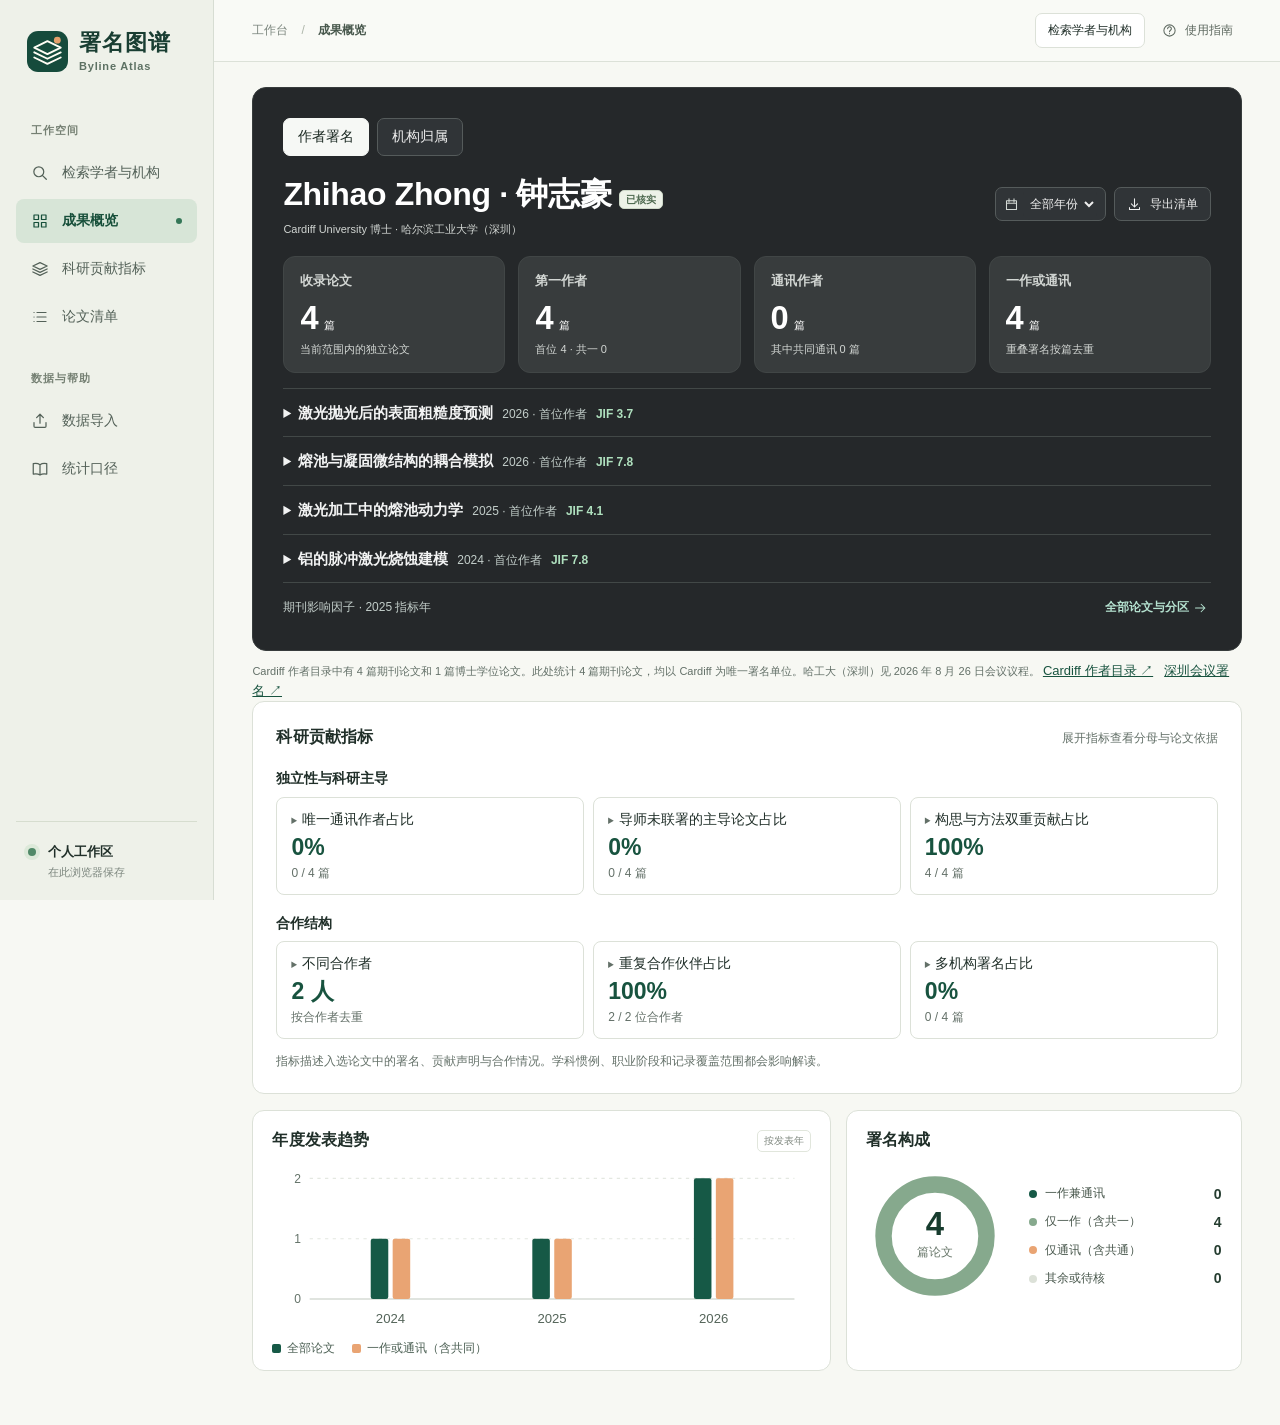
==== index.html @ decb72d8 "Publish Byline Atlas researcher and institution dashboard" ====
<!doctype html>
<html lang="zh-CN">
<head><meta charset="utf-8"><meta name="viewport" content="width=device-width,initial-scale=1"><meta name="theme-color" content="#183f36"><title>署名图谱 · Byline Atlas</title><link rel="stylesheet" href="style.css"><link rel="stylesheet" href="contributions.css"><link rel="icon" href="mark.svg" type="image/svg+xml"></head>
<body>
<aside class="sidebar" id="sidebar">
 <a class="brand" href="#overview" aria-label="署名图谱首页"><img src="mark.svg" width="41" height="41" alt=""><span><b>署名图谱</b><small>Byline Atlas</small></span></a>
 <div class="nav-group">工作空间</div>
 <nav id="nav"></nav>
 <div class="nav-group below">数据与帮助</div><nav id="support-nav"></nav>
 <div class="side-bottom"><i class="source-dot"></i><span>个人工作区<small>在此浏览器保存</small></span></div>
</aside>
<div class="shade" id="shade"></div>
<div class="main-shell">
 <header class="topbar">
  <div class="crumb"><button class="mobile-menu flat" aria-label="打开菜单" id="menu-btn"></button><span>工作台</span><b>/</b><strong id="page-name">成果概览</strong></div>
  <div class="top-actions"><button class="outline" data-page="search">检索学者与机构</button><button class="plain" data-page="method" id="guide"></button></div>
 </header>
 <main id="main" tabindex="-1"><noscript>请启用 JavaScript 以查询学者和机构。</noscript></main>
</div>
<dialog id="dialog"><div class="dialog-head"><h2 id="dia-title"></h2><button class="flat xbtn" id="dia-close" aria-label="关闭"></button></div><div id="dia-content"></div></dialog>
<div class="toast" id="toast" role="status" aria-live="polite"></div>
<script src="sample.js"></script>
<script src="institution-sample.js"></script>
<script src="imports.js"></script>
<script src="zhong.js"></script>
<script src="journal-imports.js"></script>
<script src="contributions.js"></script>
<script src="biomedical.js"></script>
<script src="retrieval.js"></script>
<script src="charts.js"></script>
<script src="app.js"></script>
</body></html>
---- style.css ----
:root{color-scheme:light;--ink:#202f29;--teal:#18533f;--sub:#637068;--muted:#7c867e;--line:#dce1d8;--paper:#f7f8f3;--white:#fff;--orange:#e7a277;--sans:"Inter","Source Sans 3",-apple-system,BlinkMacSystemFont,"Segoe UI","Microsoft YaHei","PingFang SC",sans-serif}*{box-sizing:border-box}body{margin:0;background:var(--paper);color:var(--ink);font:14px/1.55 var(--sans);-webkit-font-smoothing:antialiased}button,input,textarea,select{font:inherit;color:inherit}button,a,select{touch-action:manipulation}button{cursor:pointer}button:disabled{cursor:wait;opacity:.65}a{color:var(--teal)}button:focus-visible,a:focus-visible,input:focus-visible,select:focus-visible,textarea:focus-visible{outline:3px solid #d58850;outline-offset:3px}svg.ico{width:18px;height:18px;stroke:currentColor;stroke-width:1.65;fill:none;stroke-linecap:round;stroke-linejoin:round;flex-shrink:0}.sidebar{position:fixed;z-index:20;inset:0 auto 0 0;width:214px;background:#eeF1e9;border-right:1px solid #d7ddd3;padding:30px 16px 18px;display:flex;flex-direction:column}.brand{display:flex;align-items:center;gap:11px;text-decoration:none;color:#193e32;padding:0 11px;line-height:1.18}.brand b{font-size:22px;letter-spacing:1.1px}.brand small{display:block;color:#5d7163;font-size:11px;font-weight:650;letter-spacing:.8px;margin-top:4px}.nav-group{color:#758073;font-size:11px;font-weight:650;letter-spacing:1px;padding:0 15px;margin:49px 0 12px}.nav-group.below{margin-top:27px}.nav-item{display:flex;align-items:center;gap:13px;width:100%;height:44px;border:0;background:transparent;color:#536158;font-weight:550;text-align:left;border-radius:8px;padding:0 15px;margin-bottom:4px}.nav-item:hover,.plain:hover,.flat:hover{background:#e5eadf}.nav-item.active{background:#d7e5d7;color:#174f3a;font-weight:700}.nav-item.active:after{content:"";height:6px;width:6px;border-radius:99px;background:#347657;margin-left:auto}.side-bottom{margin-top:auto;border-top:1px solid #d6ddcf;padding:20px 12px 1px;display:flex;gap:12px;align-items:flex-start;font-size:13px;font-weight:650}.side-bottom small{display:block;font-size:11px;color:var(--muted);font-weight:450;margin-top:2px}.source-dot{background:#508968;width:8px;height:8px;border-radius:99px;margin-top:6px;box-shadow:0 0 0 4px #dce9d9}.main-shell{margin-left:214px}.topbar{height:62px;padding:0 clamp(22px,3vw,50px);display:flex;align-items:center;justify-content:space-between;border-bottom:1px solid var(--line);background:#f9faf6}.crumb,.plain,.flat,.outline,.solid,.soft,.mode-tabs button,.years,.top-actions,.labelico{display:inline-flex;align-items:center;gap:8px}.crumb{color:var(--muted);font-size:12px;gap:13px}.crumb b{font-weight:400;color:#adb5a9}.crumb strong{color:#47574c;font-weight:600}.plain,.flat{border:0;background:transparent;border-radius:7px}.plain{padding:6px 9px;color:#5d685f;font-size:12px}.plain svg.ico{width:15px;height:15px}.flat{padding:8px}.mobile-menu{display:none}main{max-width:1600px;margin:auto;padding:25px clamp(22px,3vw,50px) 38px;outline:0}.hero{background:linear-gradient(105deg,#113c31 0%,#194c3b 65%,#24553e 100%);color:#fff;position:relative;border-radius:15px;overflow:hidden;isolation:isolate;padding:24px 29px 24px}.hero:before{content:"";position:absolute;z-index:-2;inset:0 0 0 52%;background-image:radial-gradient(#dbe6cc49 .7px,transparent .8px);background-size:17px 17px;opacity:.5;mask-image:linear-gradient(90deg,transparent,#000 45%)}#hero-art{position:absolute;right:0;top:0;bottom:0;height:100%;width:49%;z-index:-1;pointer-events:none}.eyebrow{display:flex;align-items:center;gap:9px;color:#c6d7c7;font-size:10px;letter-spacing:2px;font-weight:650;line-height:1.4}.eyebrow:before{content:"";width:23px;height:2px;background:#e1a178}.hero h1{font-size:clamp(29px,2.6vw,43px);letter-spacing:.03em;line-height:1.22;margin:8px 0 6px;color:#fffef6}.hero p{margin:0;color:#d4e1d4;font-size:13px}.mode-tabs{display:flex;gap:4px;margin:20px 0 8px}.mode-tabs button{border-radius:5px;background:transparent;border:1px solid transparent;color:#d8e6d7;font-size:12px;font-weight:590;padding:4px 10px}.mode-tabs button svg{width:14px;height:14px}.mode-tabs .selected{background:#e4eee11c;border-color:#cfdccc4f;color:white}.search-form{display:flex;align-items:center;background:#fff;border-radius:8px;padding:5px;max-width:790px;min-height:47px;box-shadow:0 2px 8px #0b3c2c18}.inputwrap{display:flex;align-items:center;gap:10px;flex:1;min-width:0;padding:0 12px;color:#718176}.inputwrap svg.ico{width:17px;height:17px}.inputwrap input{width:100%;min-width:0;border:0;background:transparent;font-size:13px;padding:5px 0;color:#273c30;outline:0}.inputwrap input:focus-visible{outline:0}.inputwrap:focus-within{box-shadow:0 2px #7ba889}.inputwrap.unit{border-left:1px solid var(--line);flex:.77}.searchbtn{display:flex;align-items:center;justify-content:center;gap:10px;background:#efa77c;color:#263b2c;border:0;border-radius:5px;min-width:108px;padding:7px 13px;font-weight:700}.searchbtn:hover{background:#f8b68c}.searchbtn svg.ico{width:16px}.hero .status{font-size:12px;color:#fff2c7;margin-top:7px;min-height:0}.hero .status:empty{display:none}.report-head,.section-head,.panel-head,.page-head{display:flex;align-items:center;justify-content:space-between;gap:12px}.report-head{margin:22px 0 13px}.identity{display:flex;align-items:center;gap:11px;min-width:0}.avatar{width:40px;height:40px;border:1px solid #cbdbcc;border-radius:50%;background:#e2ebdf;display:grid;place-items:center;color:#28573c;font-family:Georgia,serif;font-weight:bold;font-size:15px;flex-shrink:0}.namewrap{min-width:0}.namewrap h2{display:inline;font-size:19px;font-weight:680;letter-spacing:-.35px;margin:0}.badge{display:inline-block;border-radius:5px;font-size:10px;font-weight:600;vertical-align:2px;border:1px solid #ced9c9;color:#4d694f;background:#edf2e8;padding:1px 6px;margin-left:8px}.spec{font-size:11px;color:var(--sub);margin-top:2px}.top-actions{gap:8px;flex-shrink:0}.outline,.soft,.solid,.years{border:1px solid var(--line);background:#fff;border-radius:7px;padding:7px 12px;font-size:12px;font-weight:570;text-decoration:none}.outline:hover,.soft:hover,.years:hover{border-color:#a7bbad}.outline svg.ico,.years svg.ico{width:15px;height:15px}.years{position:relative;padding:0 8px;gap:4px}.years select{font-size:12px;background:transparent;border:0;padding:8px 3px;max-width:120px}.solid{background:var(--teal);border-color:var(--teal);color:#fff}.solid:hover{background:#103f2e}.soft{background:#e9f0e6}.metrics{display:grid;grid-template-columns:repeat(4,minmax(0,1fr));gap:13px}.metric{background:var(--white);border:1px solid var(--line);border-radius:12px;padding:16px 17px 14px;position:relative;min-width:0}.metric-label{font-size:13px;font-weight:600;color:#556358}.metric-value{display:flex;align-items:baseline;gap:7px;font-size:clamp(28px,2.55vw,42px);font-weight:650;letter-spacing:-1.3px;line-height:1.35;font-variant-numeric:tabular-nums}.metric-value small{font-size:11px;color:#7c897d;font-weight:520;letter-spacing:0}.metric-icon{position:absolute;right:14px;top:14px;display:grid;place-items:center;width:31px;height:31px;border-radius:9px;background:var(--tint);color:var(--icon)}.metric-icon svg.ico{width:17px;height:17px}.metric-foot{font-size:11px;color:#718071;white-space:normal}.analysis{display:grid;grid-template-columns:minmax(0,1.46fr) minmax(0,1fr);gap:15px;margin:16px 0}.panel{background:#fff;border:1px solid var(--line);border-radius:12px;min-width:0}.chart-panel{padding:17px 19px 13px}.panel-head{margin-bottom:10px}.panel h2,.section-head h2{font-size:16px;margin:0;font-weight:680;letter-spacing:.15px}.panel-head .tiny{font-size:10px;color:#808980;border:1px solid #e1e6dc;border-radius:5px;padding:2px 6px}.listpanel{padding:17px 19px 10px}.section-head{margin-bottom:10px}.section-head .plain{color:#3c664b}.table-scroll{overflow:auto}.pub-table{width:100%;border-collapse:collapse;text-align:left;font-size:12px}.pub-table th{background:#f4f6f0;color:#677267;font-size:11px;padding:8px 10px;font-weight:600;white-space:nowrap}.pub-table th:first-child{border-radius:4px 0 0 4px}.pub-table td{padding:11px 10px;border-bottom:1px solid #e6eae2;vertical-align:middle}.pub-table tr:last-child td{border-bottom:0}.pub-table td:first-child{width:50%}.titlebtn{display:block;border:0;background:none;text-align:left;padding:0;font-weight:610;line-height:1.4;font-size:13px;color:#253b30}.titlebtn:hover{text-decoration:underline;color:#1c6547}.journal{font-size:11px;color:#768174;margin-top:3px}.tags{display:flex;gap:4px;align-items:center;flex-wrap:wrap}.tag{font-size:10px;display:inline-block;white-space:nowrap;border-radius:4px;background:#eaf1e8;color:#3c6646;padding:2px 6px;font-weight:600}.tag.warm{background:#faeddf;color:#8c5c31}.tag.dim{background:#f1f2ed;color:#6e766b}.yearcell{color:#68756c;font-variant-numeric:tabular-nums}.linkbtn{background:none;border:0;cursor:pointer;color:var(--teal);font-weight:600;padding:3px;font-size:12px}.page-head{margin:4px 0 23px}.page-head h1{font-size:27px;margin:0 0 4px}.page-head p,.panel-note{color:var(--sub);font-size:13px;margin:3px 0}.panel-note{font-size:12px}.filters{display:flex;flex-wrap:wrap;gap:8px;align-items:center;margin-bottom:12px}.filters select,.filters input,.field,.textarea{padding:7px 9px;border:1px solid #cfd8cc;background:white;border-radius:6px;max-width:100%;font-size:12px}.filters input{flex:1;min-width:140px}.active-count{color:var(--sub);font-size:12px}.empty{padding:25px;text-align:center;color:var(--sub)}.twopanels{display:grid;grid-template-columns:1fr 1fr;gap:16px}.boxpad{padding:22px}.boxpad h2{margin-bottom:9px}.boxpad p{color:var(--sub);font-size:13px}.content-panel{margin-bottom:15px}.stack{display:grid;gap:12px}.buttonset{display:flex;gap:8px;flex-wrap:wrap;align-items:center}.notes{margin:0;padding-left:20px;color:var(--sub)}.notes li{margin:7px 0}.method-grid{display:grid;grid-template-columns:repeat(2,minmax(0,1fr));gap:14px}.method-grid h2{font-size:16px}.method-grid p{line-height:1.8}.method-grid a,.source-links a{color:var(--teal);text-decoration:underline;text-underline-offset:3px}.dialog-head{display:flex;align-items:center;justify-content:space-between;gap:12px;padding:19px 22px 13px;border-bottom:1px solid var(--line)}.dialog-head h2{font-size:18px;margin:0}.xbtn{padding:5px}.xbtn svg{width:18px;height:18px}dialog{border:1px solid #cbd6c9;padding:0;border-radius:13px;background:#fff;width:min(600px,calc(100% - 28px));max-height:88vh;color:var(--ink);box-shadow:0 24px 65px #183b302d}dialog::backdrop{background:#17382965}#dia-content{padding:18px 22px 22px}#dia-content p{color:var(--sub)}.candidate{display:block;width:100%;background:#f8faf5;border:1px solid var(--line);border-radius:7px;padding:10px 12px;text-align:left;margin-top:8px}.candidate:hover{border-color:#5d8e6c}.candidate strong,.candidate small{display:block}.candidate small{color:var(--sub);font-size:12px;margin-top:2px}.evidencebox{border-left:3px solid #91b09a;background:#f1f5ee;padding:11px 13px;font-size:13px;color:#435846;margin:14px 0}.checks{display:flex;flex-wrap:wrap;gap:12px}.checks label{font-size:13px}.textarea{width:100%;min-height:85px;resize:vertical;font-size:13px}.muted{color:var(--sub);font-size:12px}.notice{padding:10px 12px;border:1px solid #d5e0d0;border-radius:7px;color:#4e6650;background:#f2f6ee;font-size:12px}.notice:empty{display:none}.toast{position:fixed;bottom:24px;left:50%;transform:translate(-50%,15px);background:#1c3e2f;color:white;padding:9px 16px;border-radius:30px;z-index:40;opacity:0;pointer-events:none;transition:.2s;font-size:13px}.toast.show{opacity:1;transform:translate(-50%,0)}.anchor{font-size:13px;color:var(--teal)}.scope-line{font-size:11px;color:var(--sub);margin:10px 0 0}.shade{display:none}.err{color:#985530!important}.file-input{width:100%;font-size:12px}.file-input::file-selector-button{padding:6px 10px;border:1px solid var(--line);border-radius:5px;background:#eef2ea;cursor:pointer}.mono{font-family:ui-monospace,Consolas,monospace}.review-unit{margin:9px 0;display:flex;align-items:center;gap:12px}.mobile-only{display:none}
@media(min-width:1600px){main{padding-top:36px}.hero{padding:34px}.metrics,.analysis{gap:20px}.metric{padding:21px}.chart-panel{padding:23px}.report-head{margin:27px 0 15px}}
@media(max-width:1100px){.sidebar{width:178px;padding-left:11px;padding-right:11px}.main-shell{margin-left:178px}main,.topbar{padding-left:21px;padding-right:21px}.metric{padding:13px}.metric-icon{width:25px;height:25px;right:10px;top:10px}.analysis{grid-template-columns:1.15fr 1fr}.chart-panel{padding:14px}.hero{padding:23px}.metrics{gap:9px}.scope-line{line-height:1.6}}
@media(max-width:800px){.sidebar{width:200px;transform:translateX(-101%);transition:transform .2s}.sidebar.open{transform:translateX(0)}.shade.open{display:block;background:#20372d55;position:fixed;inset:0;z-index:18}.main-shell{margin:0}.mobile-menu{display:inline-flex}.topbar{height:51px}.hero{padding:20px}main{padding-top:17px}.analysis{grid-template-columns:1.23fr 1fr}.nav-group{margin-top:30px}}
@media(max-width:620px){main{padding:13px 12px 28px}.topbar{padding:0 10px}.hero{padding:18px 16px}.hero p{font-size:11px}.hero:before,#hero-art{opacity:.55}.inputwrap{padding:0 7px;gap:4px}.inputwrap input{font-size:12px}.inputwrap.unit{flex:.62}.inputwrap.unit svg{display:none}.searchbtn{min-width:54px;gap:4px;padding:7px}.searchbtn .ico{display:none}.metrics{grid-template-columns:1fr 1fr}.report-head{flex-wrap:wrap;gap:9px;margin:16px 0 10px}.namewrap h2{font-size:17px}.identity{gap:8px}.avatar{width:32px;height:32px}.years,.outline{font-size:11px}.top-actions{gap:4px}.analysis{grid-template-columns:1fr}.chart-panel,.listpanel{padding:14px}.twopanels,.method-grid{grid-template-columns:1fr}.pub-table{min-width:600px}.panel h2,.section-head h2{font-size:15px}.page-head{flex-wrap:wrap}.hero h1{font-size:29px}.mode-tabs{margin-top:15px}.panel-head{margin-bottom:8px}.metric-value{font-size:30px}.section-head{gap:4px}.top-actions .outline{padding:7px}.sheet{padding:12px}}
@media(prefers-reduced-motion:reduce){*{scroll-behavior:auto!important;transition:none!important}}
.mode-tabs .example-jump{font-weight:450;color:#d2dfcd;font-size:11px;margin-left:9px;align-self:center;border-left:1px solid #c7ddc54a;border-radius:0;padding-block:1px}.mode-tabs .example-jump:hover{text-decoration:underline}

.result-summary { background:#25282a; color:#f2f3f3; border:1px solid #373c3c; border-radius:14px; padding:clamp(17px,2.4vw,30px); margin:0 0 10px; }
.result-summary .report-head { margin:14px 0 18px; }
.result-summary .namewrap h2 {font-size:clamp(24px,3vw,32px); color:#fff;}
.result-summary .spec,.result-summary .metric-foot,.result-summary .metric-label { color:#d2d6d3; }
.result-summary .avatar {display:none}
.result-summary .metrics {margin:15px 0;}
.result-summary .metric {background:#383c3d;border-color:#414646;min-height:94px;box-shadow:none;padding:14px 16px;}
.result-summary .metric-value,.result-summary .metric-value small {color:#fff}
.result-summary .metric-value {margin-top:5px;}
.result-summary .outline,.result-summary .years,.result-summary .years select,.result-switch button {color:#eee;background:#303437;border:1px solid #555b5b;border-radius:7px;}
.result-summary .years select {border:none;color-scheme:dark;}
.result-summary .years .ico {color:#d2d8d4}
.result-switch {display:flex;gap:8px;flex-wrap:wrap}
.result-switch button {padding:7px 14px;}
.result-switch button[aria-pressed="true"] {background:#f6f8f5;color:#1b2922;border-color:#f6f8f5}
.paper-summary {border-top:1px solid #424847;}
.paper-summary summary {padding:12px 0;cursor:pointer;overflow-wrap:anywhere;}
.paper-summary summary strong {font-size:15px;margin-right:9px}
.paper-summary summary span,.result-footer span {color:#c3ceca;font-size:12px}
.paper-summary .paper-jif {margin-left:9px;display:inline-block;white-space:nowrap;color:#afe0be;font-weight:650}
.paper-more {padding:0 15px 12px;color:#e0e4e1;overflow-wrap:anywhere}
.paper-more p {margin:4px 0 6px}
.result-footer {display:flex;justify-content:space-between;align-items:center;gap:8px;flex-wrap:wrap;padding-top:12px;border-top:1px solid #424847}
.result-summary .linkbtn,.result-summary .anchor {color:#b5e2d0}
.result-footer .ico {width:15px;vertical-align:middle;}
.impact-cell {white-space:nowrap;font-variant-numeric:tabular-nums;font-weight:650;}
.review-contributions {padding:12px 15px;border:1px solid var(--line);border-radius:8px;}
.review-contributions summary {cursor:pointer;font-weight:600;}
.review-contributions label {display:flex;flex-wrap:wrap;align-items:center;justify-content:space-between;gap:8px;margin-top:8px;}
.review-contributions input {min-width:0;}
.filtered-contributions {margin-top:20px;}
.filtered-contributions>summary {width:fit-content;cursor:pointer;padding:8px 0;font-weight:650;color:var(--teal)}
@media(max-width:650px){.result-summary .metrics{grid-template-columns:repeat(2,minmax(0,1fr));}.result-summary .metric{min-width:0;padding:10px}.result-summary .top-actions{flex-wrap:wrap}.result-summary .report-head{align-items:flex-start;flex-direction:column}.paper-summary summary span{display:inline-block}}

.jif-filter {display:inline-flex;gap:6px;align-items:center;font-size:12px;color:var(--sub)}
.jif-filter input {max-width:72px;min-width:0;}
---- contributions.css ----
.contrib-panel {
  padding: clamp(14px, 2.5vw, 23px);
  margin: 0 0 16px;
  color: var(--ink, #202f29);
}
.contrib-header {
  display: flex;
  justify-content: space-between;
  align-items: baseline;
  gap: 8px 18px;
  flex-wrap: wrap;
}
.contrib-header h2,
.contrib-panel h3,
.contrib-evidence p {
  margin: 0;
}
.contrib-header span,
.contrib-denom,
.contrib-foot,
.contrib-evidence li span {
  color: var(--sub, #637068);
  font-size: 12px;
}
.contrib-panel h3 {
  margin-top: 18px;
  margin-bottom: 7px;
  font-size: 14px;
  font-weight: 600;
}
.contrib-grid {
  display: grid;
  grid-template-columns: repeat(auto-fit, minmax(min(100%, 185px), 1fr));
  gap: 9px;
  align-items: start;
}
.contrib-card {
  border: 1px solid var(--line, #dce1d8);
  border-radius: 8px;
  min-width: 0;
}
.contrib-card summary {
  cursor: pointer;
  padding: 11px 14px;
  overflow-wrap: anywhere;
}
.contrib-card summary::marker {
  color: var(--sub, #637068);
  font-size: 10px;
}
.contrib-card summary:focus-visible {
  outline: 2px solid var(--teal, #18533f);
  outline-offset: 1px;
}
.contrib-card strong,
.contrib-denom {
  display: block;
}
.contrib-label { font-weight: 550; }
.contrib-card strong {
  color: var(--teal, #18533f);
  font-size: 23px;
  line-height: 1.45;
  font-variant-numeric: tabular-nums;
}
.contrib-evidence {
  border-top: 1px solid var(--line, #dce1d8);
  padding: 10px 14px;
  font-size: 13px;
  overflow-wrap: anywhere;
}
.contrib-evidence p + p,
.contrib-evidence li + li { margin-top: 6px; }
.contrib-evidence ul { padding-left: 17px; margin: 9px 0 0; }
.contrib-foot { margin: 13px 0 0; }
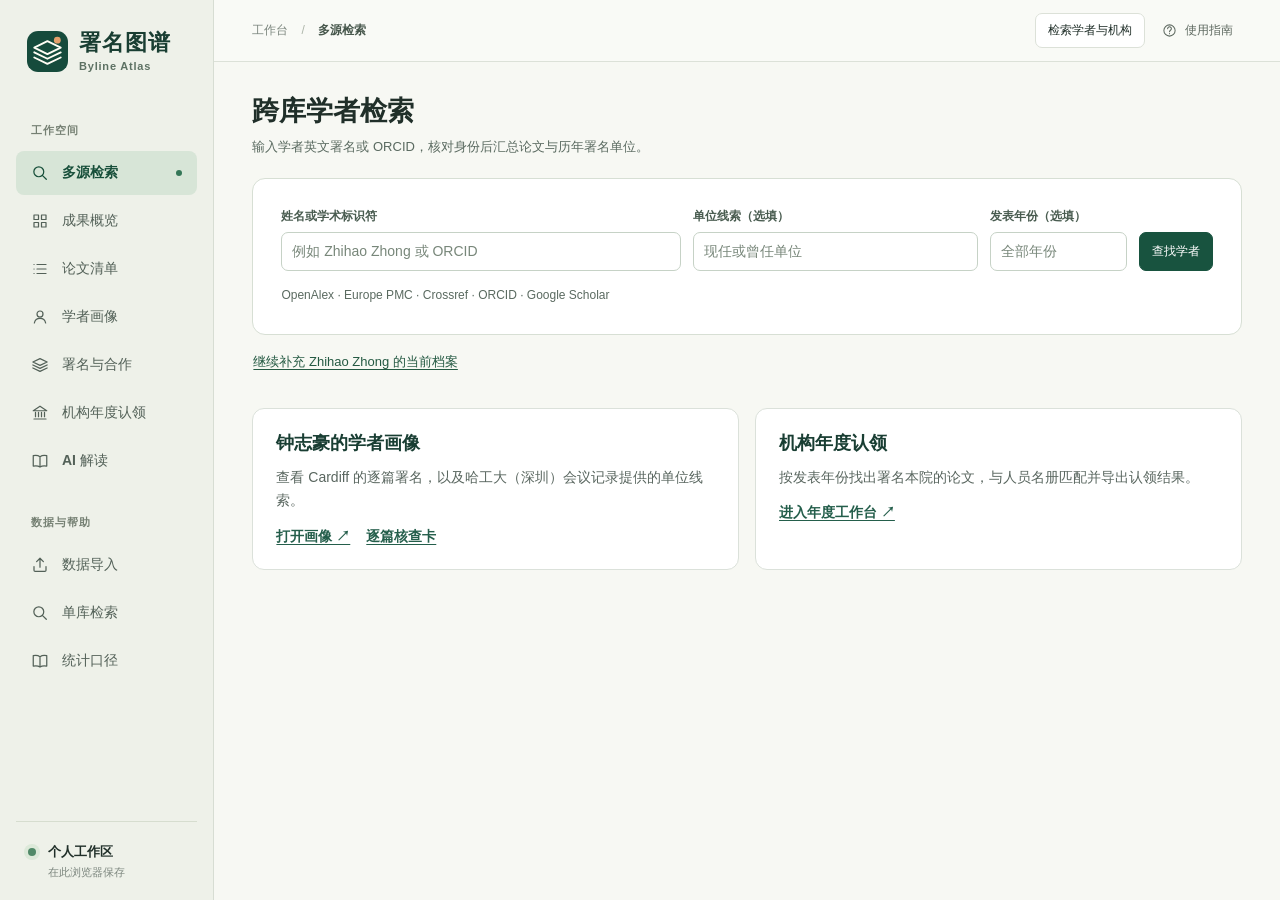
==== commit 3560f457: "Add federated author evidence, affiliation timelines and annual institution claims" ====
--- a/index.html
+++ b/index.html
@@ -1,32 +1,40 @@
-<!doctype html>
-<html lang="zh-CN">
-<head><meta charset="utf-8"><meta name="viewport" content="width=device-width,initial-scale=1"><meta name="theme-color" content="#183f36"><title>署名图谱 · Byline Atlas</title><link rel="stylesheet" href="style.css"><link rel="stylesheet" href="contributions.css"><link rel="icon" href="mark.svg" type="image/svg+xml"></head>
-<body>
-<aside class="sidebar" id="sidebar">
- <a class="brand" href="#overview" aria-label="署名图谱首页"><img src="mark.svg" width="41" height="41" alt=""><span><b>署名图谱</b><small>Byline Atlas</small></span></a>
- <div class="nav-group">工作空间</div>
- <nav id="nav"></nav>
- <div class="nav-group below">数据与帮助</div><nav id="support-nav"></nav>
- <div class="side-bottom"><i class="source-dot"></i><span>个人工作区<small>在此浏览器保存</small></span></div>
-</aside>
-<div class="shade" id="shade"></div>
-<div class="main-shell">
- <header class="topbar">
-  <div class="crumb"><button class="mobile-menu flat" aria-label="打开菜单" id="menu-btn"></button><span>工作台</span><b>/</b><strong id="page-name">成果概览</strong></div>
-  <div class="top-actions"><button class="outline" data-page="search">检索学者与机构</button><button class="plain" data-page="method" id="guide"></button></div>
- </header>
- <main id="main" tabindex="-1"><noscript>请启用 JavaScript 以查询学者和机构。</noscript></main>
-</div>
-<dialog id="dialog"><div class="dialog-head"><h2 id="dia-title"></h2><button class="flat xbtn" id="dia-close" aria-label="关闭"></button></div><div id="dia-content"></div></dialog>
-<div class="toast" id="toast" role="status" aria-live="polite"></div>
-<script src="sample.js"></script>
-<script src="institution-sample.js"></script>
-<script src="imports.js"></script>
-<script src="zhong.js"></script>
-<script src="journal-imports.js"></script>
-<script src="contributions.js"></script>
-<script src="biomedical.js"></script>
-<script src="retrieval.js"></script>
-<script src="charts.js"></script>
-<script src="app.js"></script>
-</body></html>
+<!doctype html>
+<html lang="zh-CN">
+<head><meta charset="utf-8"><meta name="viewport" content="width=device-width,initial-scale=1"><meta name="theme-color" content="#183f36"><title>署名图谱 · Byline Atlas</title><link rel="stylesheet" href="style.css?v=20261120-3"><link rel="stylesheet" href="contributions.css?v=20261120-3"><link rel="stylesheet" href="search-v3.css?v=20261120-3"><link rel="stylesheet" href="profile-v3.css?v=20261120-3"><link rel="stylesheet" href="claims-v3.css?v=20261120-3"><link rel="stylesheet" href="ai-v3.css?v=20261120-3"><link rel="icon" href="mark.svg" type="image/svg+xml"></head>
+<body>
+<aside class="sidebar" id="sidebar">
+ <a class="brand" href="#search" aria-label="署名图谱首页"><img src="mark.svg" width="41" height="41" alt=""><span><b>署名图谱</b><small>Byline Atlas</small></span></a>
+ <div class="nav-group">工作空间</div>
+ <nav id="nav"></nav>
+ <div class="nav-group below">数据与帮助</div><nav id="support-nav"></nav>
+ <div class="side-bottom"><i class="source-dot"></i><span>个人工作区<small>在此浏览器保存</small></span></div>
+</aside>
+<div class="shade" id="shade"></div>
+<div class="main-shell">
+ <header class="topbar">
+  <div class="crumb"><button class="mobile-menu flat" aria-label="打开菜单" id="menu-btn"></button><span>工作台</span><b>/</b><strong id="page-name">成果概览</strong></div>
+  <div class="top-actions"><button class="outline" data-page="search">检索学者与机构</button><button class="plain" data-page="method" id="guide"></button></div>
+ </header>
+ <main id="main" tabindex="-1"><noscript>请启用 JavaScript 以查询学者和机构。</noscript></main>
+</div>
+<dialog id="dialog"><div class="dialog-head"><h2 id="dia-title"></h2><button class="flat xbtn" id="dia-close" aria-label="关闭"></button></div><div id="dia-content"></div></dialog>
+<div class="toast" id="toast" role="status" aria-live="polite"></div>
+<script src="sample.js?v=20261120-3"></script>
+<script src="institution-sample.js?v=20261120-3"></script>
+<script src="imports.js?v=20261120-3"></script>
+<script src="evidence-v3.js?v=20261120-3"></script>
+<script src="zhong.js?v=20261120-3"></script>
+<script src="journal-imports.js?v=20261120-3"></script>
+<script src="contributions.js?v=20261120-3"></script>
+<script src="biomedical.js?v=20261120-3"></script>
+<script src="retrieval.js?v=20261120-3"></script>
+<script src="charts.js?v=20261120-3"></script>
+<script src="federation.js?v=20261120-3"></script>
+<script src="author-id.js?v=20261120-3"></script>
+<script src="scholar-live.js?v=20261120-3"></script>
+<script src="profile-v3.js?v=20261120-3"></script>
+<script src="claims-v3.js?v=20261120-3"></script>
+<script src="search-v3.js?v=20261120-3"></script>
+<script src="ai-v3.js?v=20261120-3"></script>
+<script src="app.js?v=20261120-3"></script>
+</body></html>
--- a/style.css
+++ b/style.css
@@ -1,45 +1,49 @@
-
-:root{color-scheme:light;--ink:#202f29;--teal:#18533f;--sub:#637068;--muted:#7c867e;--line:#dce1d8;--paper:#f7f8f3;--white:#fff;--orange:#e7a277;--sans:"Inter","Source Sans 3",-apple-system,BlinkMacSystemFont,"Segoe UI","Microsoft YaHei","PingFang SC",sans-serif}*{box-sizing:border-box}body{margin:0;background:var(--paper);color:var(--ink);font:14px/1.55 var(--sans);-webkit-font-smoothing:antialiased}button,input,textarea,select{font:inherit;color:inherit}button,a,select{touch-action:manipulation}button{cursor:pointer}button:disabled{cursor:wait;opacity:.65}a{color:var(--teal)}button:focus-visible,a:focus-visible,input:focus-visible,select:focus-visible,textarea:focus-visible{outline:3px solid #d58850;outline-offset:3px}svg.ico{width:18px;height:18px;stroke:currentColor;stroke-width:1.65;fill:none;stroke-linecap:round;stroke-linejoin:round;flex-shrink:0}.sidebar{position:fixed;z-index:20;inset:0 auto 0 0;width:214px;background:#eeF1e9;border-right:1px solid #d7ddd3;padding:30px 16px 18px;display:flex;flex-direction:column}.brand{display:flex;align-items:center;gap:11px;text-decoration:none;color:#193e32;padding:0 11px;line-height:1.18}.brand b{font-size:22px;letter-spacing:1.1px}.brand small{display:block;color:#5d7163;font-size:11px;font-weight:650;letter-spacing:.8px;margin-top:4px}.nav-group{color:#758073;font-size:11px;font-weight:650;letter-spacing:1px;padding:0 15px;margin:49px 0 12px}.nav-group.below{margin-top:27px}.nav-item{display:flex;align-items:center;gap:13px;width:100%;height:44px;border:0;background:transparent;color:#536158;font-weight:550;text-align:left;border-radius:8px;padding:0 15px;margin-bottom:4px}.nav-item:hover,.plain:hover,.flat:hover{background:#e5eadf}.nav-item.active{background:#d7e5d7;color:#174f3a;font-weight:700}.nav-item.active:after{content:"";height:6px;width:6px;border-radius:99px;background:#347657;margin-left:auto}.side-bottom{margin-top:auto;border-top:1px solid #d6ddcf;padding:20px 12px 1px;display:flex;gap:12px;align-items:flex-start;font-size:13px;font-weight:650}.side-bottom small{display:block;font-size:11px;color:var(--muted);font-weight:450;margin-top:2px}.source-dot{background:#508968;width:8px;height:8px;border-radius:99px;margin-top:6px;box-shadow:0 0 0 4px #dce9d9}.main-shell{margin-left:214px}.topbar{height:62px;padding:0 clamp(22px,3vw,50px);display:flex;align-items:center;justify-content:space-between;border-bottom:1px solid var(--line);background:#f9faf6}.crumb,.plain,.flat,.outline,.solid,.soft,.mode-tabs button,.years,.top-actions,.labelico{display:inline-flex;align-items:center;gap:8px}.crumb{color:var(--muted);font-size:12px;gap:13px}.crumb b{font-weight:400;color:#adb5a9}.crumb strong{color:#47574c;font-weight:600}.plain,.flat{border:0;background:transparent;border-radius:7px}.plain{padding:6px 9px;color:#5d685f;font-size:12px}.plain svg.ico{width:15px;height:15px}.flat{padding:8px}.mobile-menu{display:none}main{max-width:1600px;margin:auto;padding:25px clamp(22px,3vw,50px) 38px;outline:0}.hero{background:linear-gradient(105deg,#113c31 0%,#194c3b 65%,#24553e 100%);color:#fff;position:relative;border-radius:15px;overflow:hidden;isolation:isolate;padding:24px 29px 24px}.hero:before{content:"";position:absolute;z-index:-2;inset:0 0 0 52%;background-image:radial-gradient(#dbe6cc49 .7px,transparent .8px);background-size:17px 17px;opacity:.5;mask-image:linear-gradient(90deg,transparent,#000 45%)}#hero-art{position:absolute;right:0;top:0;bottom:0;height:100%;width:49%;z-index:-1;pointer-events:none}.eyebrow{display:flex;align-items:center;gap:9px;color:#c6d7c7;font-size:10px;letter-spacing:2px;font-weight:650;line-height:1.4}.eyebrow:before{content:"";width:23px;height:2px;background:#e1a178}.hero h1{font-size:clamp(29px,2.6vw,43px);letter-spacing:.03em;line-height:1.22;margin:8px 0 6px;color:#fffef6}.hero p{margin:0;color:#d4e1d4;font-size:13px}.mode-tabs{display:flex;gap:4px;margin:20px 0 8px}.mode-tabs button{border-radius:5px;background:transparent;border:1px solid transparent;color:#d8e6d7;font-size:12px;font-weight:590;padding:4px 10px}.mode-tabs button svg{width:14px;height:14px}.mode-tabs .selected{background:#e4eee11c;border-color:#cfdccc4f;color:white}.search-form{display:flex;align-items:center;background:#fff;border-radius:8px;padding:5px;max-width:790px;min-height:47px;box-shadow:0 2px 8px #0b3c2c18}.inputwrap{display:flex;align-items:center;gap:10px;flex:1;min-width:0;padding:0 12px;color:#718176}.inputwrap svg.ico{width:17px;height:17px}.inputwrap input{width:100%;min-width:0;border:0;background:transparent;font-size:13px;padding:5px 0;color:#273c30;outline:0}.inputwrap input:focus-visible{outline:0}.inputwrap:focus-within{box-shadow:0 2px #7ba889}.inputwrap.unit{border-left:1px solid var(--line);flex:.77}.searchbtn{display:flex;align-items:center;justify-content:center;gap:10px;background:#efa77c;color:#263b2c;border:0;border-radius:5px;min-width:108px;padding:7px 13px;font-weight:700}.searchbtn:hover{background:#f8b68c}.searchbtn svg.ico{width:16px}.hero .status{font-size:12px;color:#fff2c7;margin-top:7px;min-height:0}.hero .status:empty{display:none}.report-head,.section-head,.panel-head,.page-head{display:flex;align-items:center;justify-content:space-between;gap:12px}.report-head{margin:22px 0 13px}.identity{display:flex;align-items:center;gap:11px;min-width:0}.avatar{width:40px;height:40px;border:1px solid #cbdbcc;border-radius:50%;background:#e2ebdf;display:grid;place-items:center;color:#28573c;font-family:Georgia,serif;font-weight:bold;font-size:15px;flex-shrink:0}.namewrap{min-width:0}.namewrap h2{display:inline;font-size:19px;font-weight:680;letter-spacing:-.35px;margin:0}.badge{display:inline-block;border-radius:5px;font-size:10px;font-weight:600;vertical-align:2px;border:1px solid #ced9c9;color:#4d694f;background:#edf2e8;padding:1px 6px;margin-left:8px}.spec{font-size:11px;color:var(--sub);margin-top:2px}.top-actions{gap:8px;flex-shrink:0}.outline,.soft,.solid,.years{border:1px solid var(--line);background:#fff;border-radius:7px;padding:7px 12px;font-size:12px;font-weight:570;text-decoration:none}.outline:hover,.soft:hover,.years:hover{border-color:#a7bbad}.outline svg.ico,.years svg.ico{width:15px;height:15px}.years{position:relative;padding:0 8px;gap:4px}.years select{font-size:12px;background:transparent;border:0;padding:8px 3px;max-width:120px}.solid{background:var(--teal);border-color:var(--teal);color:#fff}.solid:hover{background:#103f2e}.soft{background:#e9f0e6}.metrics{display:grid;grid-template-columns:repeat(4,minmax(0,1fr));gap:13px}.metric{background:var(--white);border:1px solid var(--line);border-radius:12px;padding:16px 17px 14px;position:relative;min-width:0}.metric-label{font-size:13px;font-weight:600;color:#556358}.metric-value{display:flex;align-items:baseline;gap:7px;font-size:clamp(28px,2.55vw,42px);font-weight:650;letter-spacing:-1.3px;line-height:1.35;font-variant-numeric:tabular-nums}.metric-value small{font-size:11px;color:#7c897d;font-weight:520;letter-spacing:0}.metric-icon{position:absolute;right:14px;top:14px;display:grid;place-items:center;width:31px;height:31px;border-radius:9px;background:var(--tint);color:var(--icon)}.metric-icon svg.ico{width:17px;height:17px}.metric-foot{font-size:11px;color:#718071;white-space:normal}.analysis{display:grid;grid-template-columns:minmax(0,1.46fr) minmax(0,1fr);gap:15px;margin:16px 0}.panel{background:#fff;border:1px solid var(--line);border-radius:12px;min-width:0}.chart-panel{padding:17px 19px 13px}.panel-head{margin-bottom:10px}.panel h2,.section-head h2{font-size:16px;margin:0;font-weight:680;letter-spacing:.15px}.panel-head .tiny{font-size:10px;color:#808980;border:1px solid #e1e6dc;border-radius:5px;padding:2px 6px}.listpanel{padding:17px 19px 10px}.section-head{margin-bottom:10px}.section-head .plain{color:#3c664b}.table-scroll{overflow:auto}.pub-table{width:100%;border-collapse:collapse;text-align:left;font-size:12px}.pub-table th{background:#f4f6f0;color:#677267;font-size:11px;padding:8px 10px;font-weight:600;white-space:nowrap}.pub-table th:first-child{border-radius:4px 0 0 4px}.pub-table td{padding:11px 10px;border-bottom:1px solid #e6eae2;vertical-align:middle}.pub-table tr:last-child td{border-bottom:0}.pub-table td:first-child{width:50%}.titlebtn{display:block;border:0;background:none;text-align:left;padding:0;font-weight:610;line-height:1.4;font-size:13px;color:#253b30}.titlebtn:hover{text-decoration:underline;color:#1c6547}.journal{font-size:11px;color:#768174;margin-top:3px}.tags{display:flex;gap:4px;align-items:center;flex-wrap:wrap}.tag{font-size:10px;display:inline-block;white-space:nowrap;border-radius:4px;background:#eaf1e8;color:#3c6646;padding:2px 6px;font-weight:600}.tag.warm{background:#faeddf;color:#8c5c31}.tag.dim{background:#f1f2ed;color:#6e766b}.yearcell{color:#68756c;font-variant-numeric:tabular-nums}.linkbtn{background:none;border:0;cursor:pointer;color:var(--teal);font-weight:600;padding:3px;font-size:12px}.page-head{margin:4px 0 23px}.page-head h1{font-size:27px;margin:0 0 4px}.page-head p,.panel-note{color:var(--sub);font-size:13px;margin:3px 0}.panel-note{font-size:12px}.filters{display:flex;flex-wrap:wrap;gap:8px;align-items:center;margin-bottom:12px}.filters select,.filters input,.field,.textarea{padding:7px 9px;border:1px solid #cfd8cc;background:white;border-radius:6px;max-width:100%;font-size:12px}.filters input{flex:1;min-width:140px}.active-count{color:var(--sub);font-size:12px}.empty{padding:25px;text-align:center;color:var(--sub)}.twopanels{display:grid;grid-template-columns:1fr 1fr;gap:16px}.boxpad{padding:22px}.boxpad h2{margin-bottom:9px}.boxpad p{color:var(--sub);font-size:13px}.content-panel{margin-bottom:15px}.stack{display:grid;gap:12px}.buttonset{display:flex;gap:8px;flex-wrap:wrap;align-items:center}.notes{margin:0;padding-left:20px;color:var(--sub)}.notes li{margin:7px 0}.method-grid{display:grid;grid-template-columns:repeat(2,minmax(0,1fr));gap:14px}.method-grid h2{font-size:16px}.method-grid p{line-height:1.8}.method-grid a,.source-links a{color:var(--teal);text-decoration:underline;text-underline-offset:3px}.dialog-head{display:flex;align-items:center;justify-content:space-between;gap:12px;padding:19px 22px 13px;border-bottom:1px solid var(--line)}.dialog-head h2{font-size:18px;margin:0}.xbtn{padding:5px}.xbtn svg{width:18px;height:18px}dialog{border:1px solid #cbd6c9;padding:0;border-radius:13px;background:#fff;width:min(600px,calc(100% - 28px));max-height:88vh;color:var(--ink);box-shadow:0 24px 65px #183b302d}dialog::backdrop{background:#17382965}#dia-content{padding:18px 22px 22px}#dia-content p{color:var(--sub)}.candidate{display:block;width:100%;background:#f8faf5;border:1px solid var(--line);border-radius:7px;padding:10px 12px;text-align:left;margin-top:8px}.candidate:hover{border-color:#5d8e6c}.candidate strong,.candidate small{display:block}.candidate small{color:var(--sub);font-size:12px;margin-top:2px}.evidencebox{border-left:3px solid #91b09a;background:#f1f5ee;padding:11px 13px;font-size:13px;color:#435846;margin:14px 0}.checks{display:flex;flex-wrap:wrap;gap:12px}.checks label{font-size:13px}.textarea{width:100%;min-height:85px;resize:vertical;font-size:13px}.muted{color:var(--sub);font-size:12px}.notice{padding:10px 12px;border:1px solid #d5e0d0;border-radius:7px;color:#4e6650;background:#f2f6ee;font-size:12px}.notice:empty{display:none}.toast{position:fixed;bottom:24px;left:50%;transform:translate(-50%,15px);background:#1c3e2f;color:white;padding:9px 16px;border-radius:30px;z-index:40;opacity:0;pointer-events:none;transition:.2s;font-size:13px}.toast.show{opacity:1;transform:translate(-50%,0)}.anchor{font-size:13px;color:var(--teal)}.scope-line{font-size:11px;color:var(--sub);margin:10px 0 0}.shade{display:none}.err{color:#985530!important}.file-input{width:100%;font-size:12px}.file-input::file-selector-button{padding:6px 10px;border:1px solid var(--line);border-radius:5px;background:#eef2ea;cursor:pointer}.mono{font-family:ui-monospace,Consolas,monospace}.review-unit{margin:9px 0;display:flex;align-items:center;gap:12px}.mobile-only{display:none}
-@media(min-width:1600px){main{padding-top:36px}.hero{padding:34px}.metrics,.analysis{gap:20px}.metric{padding:21px}.chart-panel{padding:23px}.report-head{margin:27px 0 15px}}
-@media(max-width:1100px){.sidebar{width:178px;padding-left:11px;padding-right:11px}.main-shell{margin-left:178px}main,.topbar{padding-left:21px;padding-right:21px}.metric{padding:13px}.metric-icon{width:25px;height:25px;right:10px;top:10px}.analysis{grid-template-columns:1.15fr 1fr}.chart-panel{padding:14px}.hero{padding:23px}.metrics{gap:9px}.scope-line{line-height:1.6}}
-@media(max-width:800px){.sidebar{width:200px;transform:translateX(-101%);transition:transform .2s}.sidebar.open{transform:translateX(0)}.shade.open{display:block;background:#20372d55;position:fixed;inset:0;z-index:18}.main-shell{margin:0}.mobile-menu{display:inline-flex}.topbar{height:51px}.hero{padding:20px}main{padding-top:17px}.analysis{grid-template-columns:1.23fr 1fr}.nav-group{margin-top:30px}}
-@media(max-width:620px){main{padding:13px 12px 28px}.topbar{padding:0 10px}.hero{padding:18px 16px}.hero p{font-size:11px}.hero:before,#hero-art{opacity:.55}.inputwrap{padding:0 7px;gap:4px}.inputwrap input{font-size:12px}.inputwrap.unit{flex:.62}.inputwrap.unit svg{display:none}.searchbtn{min-width:54px;gap:4px;padding:7px}.searchbtn .ico{display:none}.metrics{grid-template-columns:1fr 1fr}.report-head{flex-wrap:wrap;gap:9px;margin:16px 0 10px}.namewrap h2{font-size:17px}.identity{gap:8px}.avatar{width:32px;height:32px}.years,.outline{font-size:11px}.top-actions{gap:4px}.analysis{grid-template-columns:1fr}.chart-panel,.listpanel{padding:14px}.twopanels,.method-grid{grid-template-columns:1fr}.pub-table{min-width:600px}.panel h2,.section-head h2{font-size:15px}.page-head{flex-wrap:wrap}.hero h1{font-size:29px}.mode-tabs{margin-top:15px}.panel-head{margin-bottom:8px}.metric-value{font-size:30px}.section-head{gap:4px}.top-actions .outline{padding:7px}.sheet{padding:12px}}
-@media(prefers-reduced-motion:reduce){*{scroll-behavior:auto!important;transition:none!important}}
-.mode-tabs .example-jump{font-weight:450;color:#d2dfcd;font-size:11px;margin-left:9px;align-self:center;border-left:1px solid #c7ddc54a;border-radius:0;padding-block:1px}.mode-tabs .example-jump:hover{text-decoration:underline}
-
-.result-summary { background:#25282a; color:#f2f3f3; border:1px solid #373c3c; border-radius:14px; padding:clamp(17px,2.4vw,30px); margin:0 0 10px; }
-.result-summary .report-head { margin:14px 0 18px; }
-.result-summary .namewrap h2 {font-size:clamp(24px,3vw,32px); color:#fff;}
-.result-summary .spec,.result-summary .metric-foot,.result-summary .metric-label { color:#d2d6d3; }
-.result-summary .avatar {display:none}
-.result-summary .metrics {margin:15px 0;}
-.result-summary .metric {background:#383c3d;border-color:#414646;min-height:94px;box-shadow:none;padding:14px 16px;}
-.result-summary .metric-value,.result-summary .metric-value small {color:#fff}
-.result-summary .metric-value {margin-top:5px;}
-.result-summary .outline,.result-summary .years,.result-summary .years select,.result-switch button {color:#eee;background:#303437;border:1px solid #555b5b;border-radius:7px;}
-.result-summary .years select {border:none;color-scheme:dark;}
-.result-summary .years .ico {color:#d2d8d4}
-.result-switch {display:flex;gap:8px;flex-wrap:wrap}
-.result-switch button {padding:7px 14px;}
-.result-switch button[aria-pressed="true"] {background:#f6f8f5;color:#1b2922;border-color:#f6f8f5}
-.paper-summary {border-top:1px solid #424847;}
-.paper-summary summary {padding:12px 0;cursor:pointer;overflow-wrap:anywhere;}
-.paper-summary summary strong {font-size:15px;margin-right:9px}
-.paper-summary summary span,.result-footer span {color:#c3ceca;font-size:12px}
-.paper-summary .paper-jif {margin-left:9px;display:inline-block;white-space:nowrap;color:#afe0be;font-weight:650}
-.paper-more {padding:0 15px 12px;color:#e0e4e1;overflow-wrap:anywhere}
-.paper-more p {margin:4px 0 6px}
-.result-footer {display:flex;justify-content:space-between;align-items:center;gap:8px;flex-wrap:wrap;padding-top:12px;border-top:1px solid #424847}
-.result-summary .linkbtn,.result-summary .anchor {color:#b5e2d0}
-.result-footer .ico {width:15px;vertical-align:middle;}
-.impact-cell {white-space:nowrap;font-variant-numeric:tabular-nums;font-weight:650;}
-.review-contributions {padding:12px 15px;border:1px solid var(--line);border-radius:8px;}
-.review-contributions summary {cursor:pointer;font-weight:600;}
-.review-contributions label {display:flex;flex-wrap:wrap;align-items:center;justify-content:space-between;gap:8px;margin-top:8px;}
-.review-contributions input {min-width:0;}
-.filtered-contributions {margin-top:20px;}
-.filtered-contributions>summary {width:fit-content;cursor:pointer;padding:8px 0;font-weight:650;color:var(--teal)}
-@media(max-width:650px){.result-summary .metrics{grid-template-columns:repeat(2,minmax(0,1fr));}.result-summary .metric{min-width:0;padding:10px}.result-summary .top-actions{flex-wrap:wrap}.result-summary .report-head{align-items:flex-start;flex-direction:column}.paper-summary summary span{display:inline-block}}
-
-.jif-filter {display:inline-flex;gap:6px;align-items:center;font-size:12px;color:var(--sub)}
-.jif-filter input {max-width:72px;min-width:0;}
+
+:root{color-scheme:light;--ink:#202f29;--teal:#18533f;--sub:#637068;--muted:#7c867e;--line:#dce1d8;--paper:#f7f8f3;--white:#fff;--orange:#e7a277;--sans:"Inter","Source Sans 3",-apple-system,BlinkMacSystemFont,"Segoe UI","Microsoft YaHei","PingFang SC",sans-serif}*{box-sizing:border-box}body{margin:0;background:var(--paper);color:var(--ink);font:14px/1.55 var(--sans);-webkit-font-smoothing:antialiased}button,input,textarea,select{font:inherit;color:inherit}button,a,select{touch-action:manipulation}button{cursor:pointer}button:disabled{cursor:wait;opacity:.65}a{color:var(--teal)}button:focus-visible,a:focus-visible,input:focus-visible,select:focus-visible,textarea:focus-visible{outline:3px solid #d58850;outline-offset:3px}svg.ico{width:18px;height:18px;stroke:currentColor;stroke-width:1.65;fill:none;stroke-linecap:round;stroke-linejoin:round;flex-shrink:0}.sidebar{position:fixed;z-index:20;inset:0 auto 0 0;width:214px;background:#eeF1e9;border-right:1px solid #d7ddd3;padding:30px 16px 18px;display:flex;flex-direction:column}.brand{display:flex;align-items:center;gap:11px;text-decoration:none;color:#193e32;padding:0 11px;line-height:1.18}.brand b{font-size:22px;letter-spacing:1.1px}.brand small{display:block;color:#5d7163;font-size:11px;font-weight:650;letter-spacing:.8px;margin-top:4px}.nav-group{color:#758073;font-size:11px;font-weight:650;letter-spacing:1px;padding:0 15px;margin:49px 0 12px}.nav-group.below{margin-top:27px}.nav-item{display:flex;align-items:center;gap:13px;width:100%;height:44px;border:0;background:transparent;color:#536158;font-weight:550;text-align:left;border-radius:8px;padding:0 15px;margin-bottom:4px}.nav-item:hover,.plain:hover,.flat:hover{background:#e5eadf}.nav-item.active{background:#d7e5d7;color:#174f3a;font-weight:700}.nav-item.active:after{content:"";height:6px;width:6px;border-radius:99px;background:#347657;margin-left:auto}.side-bottom{margin-top:auto;border-top:1px solid #d6ddcf;padding:20px 12px 1px;display:flex;gap:12px;align-items:flex-start;font-size:13px;font-weight:650}.side-bottom small{display:block;font-size:11px;color:var(--muted);font-weight:450;margin-top:2px}.source-dot{background:#508968;width:8px;height:8px;border-radius:99px;margin-top:6px;box-shadow:0 0 0 4px #dce9d9}.main-shell{margin-left:214px}.topbar{height:62px;padding:0 clamp(22px,3vw,50px);display:flex;align-items:center;justify-content:space-between;border-bottom:1px solid var(--line);background:#f9faf6}.crumb,.plain,.flat,.outline,.solid,.soft,.mode-tabs button,.years,.top-actions,.labelico{display:inline-flex;align-items:center;gap:8px}.crumb{color:var(--muted);font-size:12px;gap:13px}.crumb b{font-weight:400;color:#adb5a9}.crumb strong{color:#47574c;font-weight:600}.plain,.flat{border:0;background:transparent;border-radius:7px}.plain{padding:6px 9px;color:#5d685f;font-size:12px}.plain svg.ico{width:15px;height:15px}.flat{padding:8px}.mobile-menu{display:none}main{max-width:1600px;margin:auto;padding:25px clamp(22px,3vw,50px) 38px;outline:0}.hero{background:linear-gradient(105deg,#113c31 0%,#194c3b 65%,#24553e 100%);color:#fff;position:relative;border-radius:15px;overflow:hidden;isolation:isolate;padding:24px 29px 24px}.hero:before{content:"";position:absolute;z-index:-2;inset:0 0 0 52%;background-image:radial-gradient(#dbe6cc49 .7px,transparent .8px);background-size:17px 17px;opacity:.5;mask-image:linear-gradient(90deg,transparent,#000 45%)}#hero-art{position:absolute;right:0;top:0;bottom:0;height:100%;width:49%;z-index:-1;pointer-events:none}.eyebrow{display:flex;align-items:center;gap:9px;color:#c6d7c7;font-size:10px;letter-spacing:2px;font-weight:650;line-height:1.4}.eyebrow:before{content:"";width:23px;height:2px;background:#e1a178}.hero h1{font-size:clamp(29px,2.6vw,43px);letter-spacing:.03em;line-height:1.22;margin:8px 0 6px;color:#fffef6}.hero p{margin:0;color:#d4e1d4;font-size:13px}.mode-tabs{display:flex;gap:4px;margin:20px 0 8px}.mode-tabs button{border-radius:5px;background:transparent;border:1px solid transparent;color:#d8e6d7;font-size:12px;font-weight:590;padding:4px 10px}.mode-tabs button svg{width:14px;height:14px}.mode-tabs .selected{background:#e4eee11c;border-color:#cfdccc4f;color:white}.search-form{display:flex;align-items:center;background:#fff;border-radius:8px;padding:5px;max-width:790px;min-height:47px;box-shadow:0 2px 8px #0b3c2c18}.inputwrap{display:flex;align-items:center;gap:10px;flex:1;min-width:0;padding:0 12px;color:#718176}.inputwrap svg.ico{width:17px;height:17px}.inputwrap input{width:100%;min-width:0;border:0;background:transparent;font-size:13px;padding:5px 0;color:#273c30;outline:0}.inputwrap input:focus-visible{outline:0}.inputwrap:focus-within{box-shadow:0 2px #7ba889}.inputwrap.unit{border-left:1px solid var(--line);flex:.77}.searchbtn{display:flex;align-items:center;justify-content:center;gap:10px;background:#efa77c;color:#263b2c;border:0;border-radius:5px;min-width:108px;padding:7px 13px;font-weight:700}.searchbtn:hover{background:#f8b68c}.searchbtn svg.ico{width:16px}.hero .status{font-size:12px;color:#fff2c7;margin-top:7px;min-height:0}.hero .status:empty{display:none}.report-head,.section-head,.panel-head,.page-head{display:flex;align-items:center;justify-content:space-between;gap:12px}.report-head{margin:22px 0 13px}.identity{display:flex;align-items:center;gap:11px;min-width:0}.avatar{width:40px;height:40px;border:1px solid #cbdbcc;border-radius:50%;background:#e2ebdf;display:grid;place-items:center;color:#28573c;font-family:Georgia,serif;font-weight:bold;font-size:15px;flex-shrink:0}.namewrap{min-width:0}.namewrap h2{display:inline;font-size:19px;font-weight:680;letter-spacing:-.35px;margin:0}.badge{display:inline-block;border-radius:5px;font-size:10px;font-weight:600;vertical-align:2px;border:1px solid #ced9c9;color:#4d694f;background:#edf2e8;padding:1px 6px;margin-left:8px}.spec{font-size:11px;color:var(--sub);margin-top:2px}.top-actions{gap:8px;flex-shrink:0}.outline,.soft,.solid,.years{border:1px solid var(--line);background:#fff;border-radius:7px;padding:7px 12px;font-size:12px;font-weight:570;text-decoration:none}.outline:hover,.soft:hover,.years:hover{border-color:#a7bbad}.outline svg.ico,.years svg.ico{width:15px;height:15px}.years{position:relative;padding:0 8px;gap:4px}.years select{font-size:12px;background:transparent;border:0;padding:8px 3px;max-width:120px}.solid{background:var(--teal);border-color:var(--teal);color:#fff}.solid:hover{background:#103f2e}.soft{background:#e9f0e6}.metrics{display:grid;grid-template-columns:repeat(4,minmax(0,1fr));gap:13px}.metric{background:var(--white);border:1px solid var(--line);border-radius:12px;padding:16px 17px 14px;position:relative;min-width:0}.metric-label{font-size:13px;font-weight:600;color:#556358}.metric-value{display:flex;align-items:baseline;gap:7px;font-size:clamp(28px,2.55vw,42px);font-weight:650;letter-spacing:-1.3px;line-height:1.35;font-variant-numeric:tabular-nums}.metric-value small{font-size:11px;color:#7c897d;font-weight:520;letter-spacing:0}.metric-icon{position:absolute;right:14px;top:14px;display:grid;place-items:center;width:31px;height:31px;border-radius:9px;background:var(--tint);color:var(--icon)}.metric-icon svg.ico{width:17px;height:17px}.metric-foot{font-size:11px;color:#718071;white-space:normal}.analysis{display:grid;grid-template-columns:minmax(0,1.46fr) minmax(0,1fr);gap:15px;margin:16px 0}.panel{background:#fff;border:1px solid var(--line);border-radius:12px;min-width:0}.chart-panel{padding:17px 19px 13px}.panel-head{margin-bottom:10px}.panel h2,.section-head h2{font-size:16px;margin:0;font-weight:680;letter-spacing:.15px}.panel-head .tiny{font-size:10px;color:#808980;border:1px solid #e1e6dc;border-radius:5px;padding:2px 6px}.listpanel{padding:17px 19px 10px}.section-head{margin-bottom:10px}.section-head .plain{color:#3c664b}.table-scroll{overflow:auto}.pub-table{width:100%;border-collapse:collapse;text-align:left;font-size:12px}.pub-table th{background:#f4f6f0;color:#677267;font-size:11px;padding:8px 10px;font-weight:600;white-space:nowrap}.pub-table th:first-child{border-radius:4px 0 0 4px}.pub-table td{padding:11px 10px;border-bottom:1px solid #e6eae2;vertical-align:middle}.pub-table tr:last-child td{border-bottom:0}.pub-table td:first-child{width:50%}.titlebtn{display:block;border:0;background:none;text-align:left;padding:0;font-weight:610;line-height:1.4;font-size:13px;color:#253b30}.titlebtn:hover{text-decoration:underline;color:#1c6547}.journal{font-size:11px;color:#768174;margin-top:3px}.tags{display:flex;gap:4px;align-items:center;flex-wrap:wrap}.tag{font-size:10px;display:inline-block;white-space:nowrap;border-radius:4px;background:#eaf1e8;color:#3c6646;padding:2px 6px;font-weight:600}.tag.warm{background:#faeddf;color:#8c5c31}.tag.dim{background:#f1f2ed;color:#6e766b}.yearcell{color:#68756c;font-variant-numeric:tabular-nums}.linkbtn{background:none;border:0;cursor:pointer;color:var(--teal);font-weight:600;padding:3px;font-size:12px}.page-head{margin:4px 0 23px}.page-head h1{font-size:27px;margin:0 0 4px}.page-head p,.panel-note{color:var(--sub);font-size:13px;margin:3px 0}.panel-note{font-size:12px}.filters{display:flex;flex-wrap:wrap;gap:8px;align-items:center;margin-bottom:12px}.filters select,.filters input,.field,.textarea{padding:7px 9px;border:1px solid #cfd8cc;background:white;border-radius:6px;max-width:100%;font-size:12px}.filters input{flex:1;min-width:140px}.active-count{color:var(--sub);font-size:12px}.empty{padding:25px;text-align:center;color:var(--sub)}.twopanels{display:grid;grid-template-columns:1fr 1fr;gap:16px}.boxpad{padding:22px}.boxpad h2{margin-bottom:9px}.boxpad p{color:var(--sub);font-size:13px}.content-panel{margin-bottom:15px}.stack{display:grid;gap:12px}.buttonset{display:flex;gap:8px;flex-wrap:wrap;align-items:center}.notes{margin:0;padding-left:20px;color:var(--sub)}.notes li{margin:7px 0}.method-grid{display:grid;grid-template-columns:repeat(2,minmax(0,1fr));gap:14px}.method-grid h2{font-size:16px}.method-grid p{line-height:1.8}.method-grid a,.source-links a{color:var(--teal);text-decoration:underline;text-underline-offset:3px}.dialog-head{display:flex;align-items:center;justify-content:space-between;gap:12px;padding:19px 22px 13px;border-bottom:1px solid var(--line)}.dialog-head h2{font-size:18px;margin:0}.xbtn{padding:5px}.xbtn svg{width:18px;height:18px}dialog{border:1px solid #cbd6c9;padding:0;border-radius:13px;background:#fff;width:min(600px,calc(100% - 28px));max-height:88vh;color:var(--ink);box-shadow:0 24px 65px #183b302d}dialog::backdrop{background:#17382965}#dia-content{padding:18px 22px 22px}#dia-content p{color:var(--sub)}.candidate{display:block;width:100%;background:#f8faf5;border:1px solid var(--line);border-radius:7px;padding:10px 12px;text-align:left;margin-top:8px}.candidate:hover{border-color:#5d8e6c}.candidate strong,.candidate small{display:block}.candidate small{color:var(--sub);font-size:12px;margin-top:2px}.evidencebox{border-left:3px solid #91b09a;background:#f1f5ee;padding:11px 13px;font-size:13px;color:#435846;margin:14px 0}.checks{display:flex;flex-wrap:wrap;gap:12px}.checks label{font-size:13px}.textarea{width:100%;min-height:85px;resize:vertical;font-size:13px}.muted{color:var(--sub);font-size:12px}.notice{padding:10px 12px;border:1px solid #d5e0d0;border-radius:7px;color:#4e6650;background:#f2f6ee;font-size:12px}.notice:empty{display:none}.toast{position:fixed;bottom:24px;left:50%;transform:translate(-50%,15px);background:#1c3e2f;color:white;padding:9px 16px;border-radius:30px;z-index:40;opacity:0;pointer-events:none;transition:.2s;font-size:13px}.toast.show{opacity:1;transform:translate(-50%,0)}.anchor{font-size:13px;color:var(--teal)}.scope-line{font-size:11px;color:var(--sub);margin:10px 0 0}.shade{display:none}.err{color:#985530!important}.file-input{width:100%;font-size:12px}.file-input::file-selector-button{padding:6px 10px;border:1px solid var(--line);border-radius:5px;background:#eef2ea;cursor:pointer}.mono{font-family:ui-monospace,Consolas,monospace}.review-unit{margin:9px 0;display:flex;align-items:center;gap:12px}.mobile-only{display:none}
+@media(min-width:1600px){main{padding-top:36px}.hero{padding:34px}.metrics,.analysis{gap:20px}.metric{padding:21px}.chart-panel{padding:23px}.report-head{margin:27px 0 15px}}
+@media(max-width:1100px){.sidebar{width:178px;padding-left:11px;padding-right:11px}.main-shell{margin-left:178px}main,.topbar{padding-left:21px;padding-right:21px}.metric{padding:13px}.metric-icon{width:25px;height:25px;right:10px;top:10px}.analysis{grid-template-columns:1.15fr 1fr}.chart-panel{padding:14px}.hero{padding:23px}.metrics{gap:9px}.scope-line{line-height:1.6}}
+@media(max-width:800px){.sidebar{width:200px;transform:translateX(-101%);transition:transform .2s}.sidebar.open{transform:translateX(0)}.shade.open{display:block;background:#20372d55;position:fixed;inset:0;z-index:18}.main-shell{margin:0}.mobile-menu{display:inline-flex}.topbar{height:51px}.hero{padding:20px}main{padding-top:17px}.analysis{grid-template-columns:1.23fr 1fr}.nav-group{margin-top:30px}}
+@media(max-width:620px){main{padding:13px 12px 28px}.topbar{padding:0 10px}.hero{padding:18px 16px}.hero p{font-size:11px}.hero:before,#hero-art{opacity:.55}.inputwrap{padding:0 7px;gap:4px}.inputwrap input{font-size:12px}.inputwrap.unit{flex:.62}.inputwrap.unit svg{display:none}.searchbtn{min-width:54px;gap:4px;padding:7px}.searchbtn .ico{display:none}.metrics{grid-template-columns:1fr 1fr}.report-head{flex-wrap:wrap;gap:9px;margin:16px 0 10px}.namewrap h2{font-size:17px}.identity{gap:8px}.avatar{width:32px;height:32px}.years,.outline{font-size:11px}.top-actions{gap:4px}.analysis{grid-template-columns:1fr}.chart-panel,.listpanel{padding:14px}.twopanels,.method-grid{grid-template-columns:1fr}.pub-table{min-width:600px}.panel h2,.section-head h2{font-size:15px}.page-head{flex-wrap:wrap}.hero h1{font-size:29px}.mode-tabs{margin-top:15px}.panel-head{margin-bottom:8px}.metric-value{font-size:30px}.section-head{gap:4px}.top-actions .outline{padding:7px}.sheet{padding:12px}}
+@media(prefers-reduced-motion:reduce){*{scroll-behavior:auto!important;transition:none!important}}
+.mode-tabs .example-jump{font-weight:450;color:#d2dfcd;font-size:11px;margin-left:9px;align-self:center;border-left:1px solid #c7ddc54a;border-radius:0;padding-block:1px}.mode-tabs .example-jump:hover{text-decoration:underline}
+
+.result-summary { background:#25282a; color:#f2f3f3; border:1px solid #373c3c; border-radius:14px; padding:clamp(17px,2.4vw,30px); margin:0 0 10px; }
+.result-summary .report-head { margin:14px 0 18px; }
+.result-summary .namewrap h2 {font-size:clamp(24px,3vw,32px); color:#fff;}
+.result-summary .spec,.result-summary .metric-foot,.result-summary .metric-label { color:#d2d6d3; }
+.result-summary .avatar {display:none}
+.result-summary .metrics {margin:15px 0;}
+.result-summary .metric {background:#383c3d;border-color:#414646;min-height:94px;box-shadow:none;padding:14px 16px;}
+.result-summary .metric-value,.result-summary .metric-value small {color:#fff}
+.result-summary .metric-value {margin-top:5px;}
+.result-summary .outline,.result-summary .years,.result-summary .years select,.result-switch button {color:#eee;background:#303437;border:1px solid #555b5b;border-radius:7px;}
+.result-summary .years select {border:none;color-scheme:dark;}
+.result-summary .years .ico {color:#d2d8d4}
+.result-switch {display:flex;gap:8px;flex-wrap:wrap}
+.result-switch button {padding:7px 14px;}
+.result-switch button[aria-pressed="true"] {background:#f6f8f5;color:#1b2922;border-color:#f6f8f5}
+.paper-summary {border-top:1px solid #424847;}
+.paper-summary summary {padding:12px 0;cursor:pointer;overflow-wrap:anywhere;}
+.paper-summary summary strong {font-size:15px;margin-right:9px}
+.paper-summary summary span,.result-footer span {color:#c3ceca;font-size:12px}
+.paper-summary .paper-jif {margin-left:9px;display:inline-block;white-space:nowrap;color:#afe0be;font-weight:650}
+.paper-more {padding:0 15px 12px;color:#e0e4e1;overflow-wrap:anywhere}
+.paper-more p {margin:4px 0 6px}
+.result-footer {display:flex;justify-content:space-between;align-items:center;gap:8px;flex-wrap:wrap;padding-top:12px;border-top:1px solid #424847}
+.result-summary .linkbtn,.result-summary .anchor {color:#b5e2d0}
+.result-footer .ico {width:15px;vertical-align:middle;}
+.impact-cell {white-space:nowrap;font-variant-numeric:tabular-nums;font-weight:650;}
+.review-contributions {padding:12px 15px;border:1px solid var(--line);border-radius:8px;}
+.review-contributions summary {cursor:pointer;font-weight:600;}
+.review-contributions label {display:flex;flex-wrap:wrap;align-items:center;justify-content:space-between;gap:8px;margin-top:8px;}
+.review-contributions input {min-width:0;}
+.filtered-contributions {margin-top:20px;}
+.filtered-contributions>summary {width:fit-content;cursor:pointer;padding:8px 0;font-weight:650;color:var(--teal)}
+@media(max-width:650px){.result-summary .metrics{grid-template-columns:repeat(2,minmax(0,1fr));}.result-summary .metric{min-width:0;padding:10px}.result-summary .top-actions{flex-wrap:wrap}.result-summary .report-head{align-items:flex-start;flex-direction:column}.paper-summary summary span{display:inline-block}}
+
+.jif-filter {display:inline-flex;gap:6px;align-items:center;font-size:12px;color:var(--sub)}
+.jif-filter input {max-width:72px;min-width:0;}
+
+.sidebar{overflow-y:auto}.workspace-links{margin:16px 0 22px;gap:18px}.workspace-links a{color:#245e4b;font-weight:600;text-underline-offset:3px}
+
+.entry-routes{display:grid;grid-template-columns:repeat(2,minmax(0,1fr));gap:16px;margin:22px 0}.entry-routes section{padding:21px 23px;border:1px solid #dbe1da;background:#fff;border-radius:12px}.entry-routes h2{font-size:18px;margin:0 0 8px;color:#193e33}.entry-routes p{color:#59665f;font-size:14px;line-height:1.7;margin:0 0 13px}.entry-routes section div{display:flex;flex-wrap:wrap;gap:16px}.entry-routes a{font-size:14px;font-weight:650;color:#245e4b;text-underline-offset:3px}@media(max-width:700px){.entry-routes{grid-template-columns:1fr;gap:10px}}
--- a/search-v3.css
+++ b/search-v3.css
@@ -0,0 +1,46 @@
+.fs3{--fs-border:#d7dfd4;--fs-green:#245942;--fs-muted:#5a6a60;min-width:0}
+.fs3 .page-head{margin-bottom:18px}
+.fs3 .page-head p{color:var(--fs-muted)}
+.fs3-panel{background:#fff;border:1px solid var(--fs-border);border-radius:13px;padding:clamp(16px,2.4vw,28px);margin-bottom:15px;min-width:0}
+.fs3 h2,.fs3 h3{margin:0;line-height:1.35;color:var(--ink)}
+.fs3 h2{font-size:21px}.fs3 h3{font-size:17px}
+.fs3 p{color:var(--fs-muted)}
+.fs3-form{display:grid;grid-template-columns:minmax(165px,1.4fr) minmax(146px,1fr) minmax(106px,.48fr) auto;gap:12px;align-items:end}
+.fs3 label{display:grid;gap:6px;color:#495c50;font-size:12px;font-weight:600}
+.fs3 input:not([type=checkbox]),.fs3 select,.fs3 textarea{display:block;width:100%;min-width:0;border:1px solid #c6d2c6;border-radius:7px;padding:9px 10px;background:white;color:var(--ink);font-size:14px;line-height:1.4}
+.fs3 input::placeholder,.fs3 textarea::placeholder{color:#78877a;font-weight:400}
+.fs3 input[type=file]{padding:6px 8px}.fs3 textarea{resize:vertical;font-family:inherit}
+.fs3 .solid,.fs3 .outline{justify-content:center;align-self:end;min-height:39px}
+.fs3-sources{color:var(--fs-muted);font-size:12px;line-height:1.7;margin-top:14px}
+.fs3-status{background:#eaf1e8;border:1px solid var(--fs-border);border-radius:8px;color:#294937;padding:10px 14px;margin:8px 0 16px}
+.fs3-error{background:#fbf0e8;border-color:#e7ceb8;color:#854820}
+.fs3-inline{background:none;color:var(--fs-green);border:0;padding:2px 1px;text-decoration:underline;text-underline-offset:3px;font-size:13px}
+.fs3-resume{margin:0 0 12px}
+.fs3-local{display:flex;align-items:center;justify-content:space-between;gap:18px;flex-wrap:wrap;border:1px solid #c9dbcc;border-left:4px solid #498260;background:#eff5ee;border-radius:9px;padding:15px 18px;margin-bottom:14px}
+.fs3-local>div:first-child{flex:1 1 300px}.fs3-local h2{font-size:17px}.fs3-local p{font-size:13px;margin:5px 0 0}
+.fs3-local>div:last-child{display:grid;gap:4px}.fs3-local a{font-size:13px}
+.fs3-candidates{display:grid;gap:6px;margin:12px 0}
+.fs3-candidate{width:100%;display:flex;gap:14px;align-items:center;justify-content:space-between;text-align:left;background:#f8faf5;border:1px solid var(--fs-border);padding:12px 14px;border-radius:8px;overflow-wrap:anywhere}
+.fs3-candidate:hover{background:#eef5eb;border-color:#71947b}
+.fs3-candidate small,.fs3 td small,.fs3-rowhead>div>small{display:block;color:var(--fs-muted);font-size:12px;font-weight:400}
+.fs3-candidate>span:last-child{color:var(--fs-muted);font-size:12px;max-width:45%}
+.fs3-rowhead,.fs3-actions,.fs3-pager{display:flex;align-items:center;justify-content:space-between;gap:12px;flex-wrap:wrap}
+.fs3-rowhead{margin-bottom:13px}.fs3-rowhead label{display:flex;align-items:center;white-space:nowrap}.fs3-rowhead h2{margin:3px 0}.fs3-rowhead .solid{align-self:center}
+.fs3-actions,.fs3-pager{justify-content:flex-start;margin:12px 0 16px}
+.fs3-numbers{display:grid;grid-template-columns:repeat(3,minmax(0,1fr));background:#edf3e9;border:1px solid #d8e3d5;border-radius:10px;margin:16px 0;overflow:hidden}
+.fs3-numbers>div{padding:14px 17px;display:grid;gap:2px}.fs3-numbers>div+div{border-left:1px solid #d4dfcf}
+.fs3-numbers strong{font-feature-settings:"tnum";font-size:26px;line-height:1.2;color:#27543c}.fs3-numbers span{font-size:12px;color:#516454}
+.fs3-cover{border-top:1px solid var(--fs-border);padding:12px 0;margin:6px 0}
+.fs3 summary{cursor:pointer;font-weight:650;color:#355644}
+.fs3-scroll{width:100%;overflow:auto;margin-top:9px}
+.fs3 table{width:100%;border-collapse:collapse;font-size:13px}
+.fs3 th,.fs3 td{text-align:left;vertical-align:top;padding:9px 10px;border-bottom:1px solid #e4e8df}
+.fs3 th{background:#f5f7f1;color:var(--fs-muted);font-size:12px;white-space:nowrap}
+.fs3 td{overflow-wrap:anywhere}.fs3 td small{line-height:1.55;margin-top:3px}
+.fs3 td:first-child{min-width:125px}.fs3 td:last-child{min-width:66px}
+.fs3 a{text-underline-offset:3px}.fs3 a:hover{text-decoration-thickness:2px}
+.fs3-proof{display:grid;gap:10px;background:#f5f7f1;border:1px solid var(--fs-border);border-radius:8px;padding:14px;margin:10px 0}
+.fs3-proof p{margin:0}.fs3-proof button{justify-self:start}.fs3-proof label:has(input[type=checkbox]){display:flex;align-items:center;gap:8px}
+.fs3-pager{font-size:12px;color:var(--fs-muted);justify-content:flex-end;margin-bottom:0}
+@media(max-width:1000px){.fs3-form{grid-template-columns:1fr 1fr}.fs3-form button{justify-self:start}.fs3-panel{padding:17px}}
+@media(max-width:580px){.fs3-form{grid-template-columns:1fr}.fs3-form button{justify-self:stretch}.fs3-candidate{align-items:flex-start;flex-direction:column;gap:4px}.fs3-candidate>span:last-child{max-width:100%}.fs3-numbers>div{padding:10px}.fs3-numbers strong{font-size:22px}.fs3 th,.fs3 td{padding:8px 6px}.fs3-rowhead{align-items:flex-start}}
--- a/profile-v3.css
+++ b/profile-v3.css
@@ -0,0 +1,40 @@
+.pv-root{display:grid;gap:14px;min-width:0;margin-block:15px}
+.pv-panel{padding:clamp(16px,2.1vw,26px);min-width:0}
+.pv-panel h2{margin:0 0 5px;color:var(--ink)}
+.pv-panel p{color:var(--sub);font-size:13px;line-height:1.65;margin:6px 0 13px}
+.pv-panel p:empty{display:none}
+.pv-panel table{width:100%;table-layout:fixed;border-collapse:collapse;font-size:13px}
+.pv-panel thead th{color:var(--sub);font-size:12px;text-align:left;padding:9px 8px;background:var(--paper)}
+.pv-panel thead th:first-child{width:5.5em}
+.pv-panel thead th:last-child{width:19%}
+.pv-panel tbody th,.pv-panel td{padding:9px 8px;vertical-align:top;text-align:left;border-bottom:1px solid var(--line);overflow-wrap:anywhere}
+.pv-panel details summary{cursor:pointer;overflow-wrap:anywhere}
+.pv-panel summary:focus-visible{outline:3px solid #d58850;outline-offset:3px}
+.pv-panel details[open]>summary{color:var(--teal)}
+.pv-panel .pv-refs{padding-left:1.4em;margin:7px 0 11px;font-size:12px;color:var(--sub);overflow-wrap:anywhere}
+.pv-panel .pv-refs li{margin:3px 0}
+.pv-tags,.pv-scores{display:grid;gap:9px}
+.pv-tags{grid-template-columns:repeat(auto-fit,minmax(min(225px,100%),1fr))}
+.pv-tags details{padding:9px 12px;border:1px solid var(--line);border-radius:7px;align-self:start}
+.pv-tags summary,.pv-score summary{display:grid;grid-template-columns:minmax(0,1fr) auto;align-items:start;gap:4px 8px}
+.pv-tags summary::-webkit-details-marker,.pv-score summary::-webkit-details-marker{display:none}
+.pv-tags summary>span:first-child::before,.pv-score summary>b::before{content:'▸';padding-right:5px;color:var(--teal)}
+.pv-tags details[open]>summary>span:first-child::before,.pv-score details[open]>summary>b::before{content:'▾'}
+.pv-tags summary b{white-space:nowrap;color:var(--teal);font-variant-numeric:tabular-nums}
+.pv-track{grid-column:1 / -1;display:block;height:4px;overflow:hidden;border-radius:3px;background:#e4ebe2}
+.pv-track i{display:block;height:100%;background:#529277}
+.pv-scores{grid-template-columns:repeat(auto-fit,minmax(min(175px,100%),1fr))}
+.pv-score{min-width:0;align-self:start;border:1px solid var(--line);border-radius:8px;padding:12px;overflow-wrap:anywhere}
+.pv-score summary{min-height:29px}
+.pv-score summary strong{font-variant-numeric:tabular-nums;color:var(--teal)}
+.pv-score[data-score=""] summary strong{color:var(--sub);font-weight:500}
+.pv-score small{display:block;line-height:1.6;color:var(--sub);margin:7px 0}
+.pv-score label{display:flex;gap:6px;align-items:center;color:var(--sub);font-size:12px}
+.pv-score input{border:1px solid var(--line);border-radius:5px;padding:2px 5px;width:4.8em;background:white;color:var(--ink)}
+.pv-total{display:block;margin-top:12px;background:#edf3e9;color:var(--teal);font-weight:650;padding:9px 12px;border-radius:6px}
+.pv-panel .pv-empty{padding:10px 12px;border-left:3px solid #d7ddce;background:var(--paper)}
+.pv-periods{padding:0;margin:10px 0 15px;display:flex;flex-wrap:wrap;gap:5px 10px;list-style:none}
+.pv-periods li{padding:3px 8px;background:#edf3e9;color:var(--teal);font-size:12px;border-radius:4px;overflow-wrap:anywhere}
+.pv-external{margin-top:14px;padding:10px 12px;border-left:3px solid #c38d5d;background:#f8f3eb}
+.pv-external b{font-size:13px}.pv-panel .pv-external p{margin:3px 0 0}
+@media(max-width:520px){.pv-panel{padding:14px}.pv-panel thead th:first-child{width:4.4em}.pv-panel thead th:last-child{width:23%}.pv-panel th,.pv-panel td{padding-inline:4px}.pv-scores{grid-template-columns:repeat(2,minmax(0,1fr))}.pv-score{padding:9px}.pv-score summary{grid-template-columns:1fr}.pv-score summary strong{padding-left:13px}}
--- a/claims-v3.css
+++ b/claims-v3.css
@@ -0,0 +1,33 @@
+.claims-v3 { max-width: 1180px; margin: 0 auto; color: var(--ink, #252c28); }
+.claims-v3 h1, .claims-v3 h2, .claims-v3 h3 { margin: 0 0 .55rem; }
+.claims-v3 h1 { font-size: clamp(1.8rem, 4vw, 2.65rem); }
+.claims-v3 .panel { padding: clamp(16px, 3vw, 26px); margin-block: 16px; }
+.claims-v3 .claim-picker { display: grid; grid-template-columns: minmax(120px, 1fr) minmax(100px, 130px) auto auto; align-items: end; gap: 12px; }
+.claims-v3 label { font-size: .9rem; font-weight: 600; }
+.claims-v3 .claim-picker label, .claims-v3 .claim-review label { display: grid; gap: 6px; min-width: 0; }
+.claims-v3 input:not([hidden]), .claims-v3 select { box-sizing: border-box; min-width: 0; max-width: 100%; min-height: 39px; padding: 6px 10px; border: 1px solid #bfcac3; border-radius: 6px; background: white; color: inherit; font: inherit; }
+.claims-v3 button { cursor: pointer; }
+.claims-v3 button:disabled { cursor: default; opacity: .55; }
+.claims-v3 .claim-list button { margin: 4px 6px 4px 0; text-align: left; }
+.claims-v3 .claim-tools { display: flex; align-items: center; flex-wrap: wrap; gap: 8px 14px; margin-block: 15px; }
+.claims-v3 .claim-help, .claims-v3 .claim-note, .claims-v3 .claim-results > p { font-size: .92rem; color: #49564f; line-height: 1.6; }
+.claims-v3 .claim-note:empty { display: none; }
+.claims-v3 .claim-note strong { color: #8c4716; }
+.claims-v3 .claim-stats { display: grid; grid-template-columns: repeat(4, minmax(0,1fr)); gap: 10px; margin-block: 18px; }
+.claims-v3 .claim-stats > div { padding: 15px; background: #f0f5f1; border-radius: 8px; }
+.claims-v3 .claim-stats span { color: #40544b; font-size: .84rem; }
+.claims-v3 .claim-stats b { display: block; font-size: 1.7rem; font-variant-numeric: tabular-nums; }
+.claims-v3 .claim-stats small { font-size: .82rem; }
+.claims-v3 .claim-paper { border-top: 1px solid #dce2dd; padding: 13px 0; overflow-wrap: anywhere; }
+.claims-v3 .claim-paper summary { cursor: pointer; }
+.claims-v3 .claim-paper summary span { display: block; margin: .35rem 0 0 1rem; color: #526058; font-size: .86rem; }
+.claims-v3 .claim-author { border-left: 3px solid #9dbba9; padding: 8px 14px; margin: 12px 0; background: #f7f9f7; }
+.claims-v3 .claim-author p { margin: .4rem 0; }
+.claims-v3 .claim-review { display: flex; flex-wrap: wrap; gap: 10px; align-items: end; padding: 10px 0; }
+.claims-v3 .claim-review label { flex: 1 1 180px; }
+.claims-v3 :is(button, input, select, summary):focus-visible { outline: 2px solid var(--teal, #18533f); outline-offset: 3px; }
+@media (max-width: 900px) {
+  .claims-v3 .claim-picker { grid-template-columns: minmax(0,1fr) 105px; }
+  .claims-v3 .claim-picker button { grid-column: 1 / -1; }
+  .claims-v3 .claim-stats { grid-template-columns: repeat(2,minmax(0,1fr)); }
+}
--- a/ai-v3.css
+++ b/ai-v3.css
@@ -0,0 +1,14 @@
+.atlas-ai{max-width:960px}
+.atlas-ai h2{margin:0 0 .6rem}
+.atlas-ai form{display:grid;gap:.85rem;margin:1rem 0}
+.atlas-ai label{display:grid;gap:.35rem}
+.atlas-ai label.ai-consent{display:flex;align-items:flex-start;gap:.6rem}
+.atlas-ai label.ai-consent input{margin-top:.3rem}
+.atlas-ai .field{max-width:600px;width:100%}
+.atlas-ai p{margin:.55rem 0;line-height:1.65}
+.atlas-ai pre{max-height:19rem;overflow:auto;white-space:pre-wrap;overflow-wrap:anywhere;background:#f4f6f2;color:#253b32;border-radius:8px;padding:1rem;font-size:.85rem}
+.atlas-ai summary{cursor:pointer}
+.atlas-ai [hidden]{display:none!important}
+.atlas-ai [data-ai-result] article{border-top:1px solid #bbcdbf;padding:.7rem 0}
+.atlas-ai [data-ai-result] ul{padding-left:1.5rem;overflow-wrap:anywhere}
+.atlas-ai footer{margin-top:1rem}
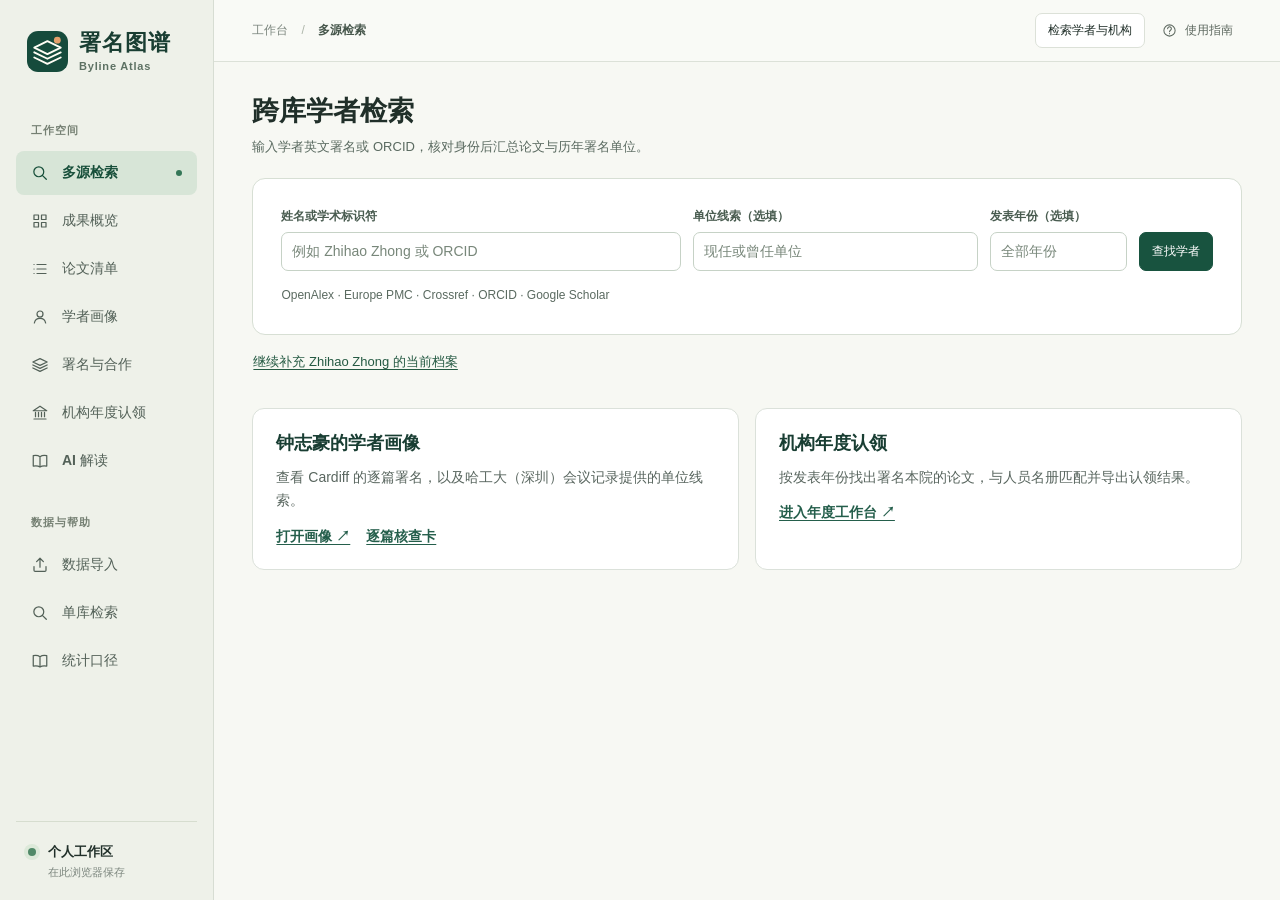
==== commit 87d27c45: "Publish verified topic and citation evidence and shareable annual institution reports" ====
--- a/index.html
+++ b/index.html
@@ -1,6 +1,6 @@
 <!doctype html>
 <html lang="zh-CN">
-<head><meta charset="utf-8"><meta name="viewport" content="width=device-width,initial-scale=1"><meta name="theme-color" content="#183f36"><title>署名图谱 · Byline Atlas</title><link rel="stylesheet" href="style.css?v=20261120-3"><link rel="stylesheet" href="contributions.css?v=20261120-3"><link rel="stylesheet" href="search-v3.css?v=20261120-3"><link rel="stylesheet" href="profile-v3.css?v=20261120-3"><link rel="stylesheet" href="claims-v3.css?v=20261120-3"><link rel="stylesheet" href="ai-v3.css?v=20261120-3"><link rel="icon" href="mark.svg" type="image/svg+xml"></head>
+<head><meta charset="utf-8"><meta name="viewport" content="width=device-width,initial-scale=1"><meta name="theme-color" content="#183f36"><title>署名图谱 · Byline Atlas</title><link rel="stylesheet" href="style.css?v=20261120-4"><link rel="stylesheet" href="contributions.css?v=20261120-4"><link rel="stylesheet" href="search-v3.css?v=20261120-4"><link rel="stylesheet" href="profile-v3.css?v=20261120-4"><link rel="stylesheet" href="claims-v3.css?v=20261120-4"><link rel="stylesheet" href="ai-v3.css?v=20261120-4"><link rel="icon" href="mark.svg" type="image/svg+xml"></head>
 <body>
 <aside class="sidebar" id="sidebar">
  <a class="brand" href="#search" aria-label="署名图谱首页"><img src="mark.svg" width="41" height="41" alt=""><span><b>署名图谱</b><small>Byline Atlas</small></span></a>
@@ -19,22 +19,22 @@
 </div>
 <dialog id="dialog"><div class="dialog-head"><h2 id="dia-title"></h2><button class="flat xbtn" id="dia-close" aria-label="关闭"></button></div><div id="dia-content"></div></dialog>
 <div class="toast" id="toast" role="status" aria-live="polite"></div>
-<script src="sample.js?v=20261120-3"></script>
-<script src="institution-sample.js?v=20261120-3"></script>
-<script src="imports.js?v=20261120-3"></script>
-<script src="evidence-v3.js?v=20261120-3"></script>
-<script src="zhong.js?v=20261120-3"></script>
-<script src="journal-imports.js?v=20261120-3"></script>
-<script src="contributions.js?v=20261120-3"></script>
-<script src="biomedical.js?v=20261120-3"></script>
-<script src="retrieval.js?v=20261120-3"></script>
-<script src="charts.js?v=20261120-3"></script>
-<script src="federation.js?v=20261120-3"></script>
-<script src="author-id.js?v=20261120-3"></script>
-<script src="scholar-live.js?v=20261120-3"></script>
-<script src="profile-v3.js?v=20261120-3"></script>
-<script src="claims-v3.js?v=20261120-3"></script>
-<script src="search-v3.js?v=20261120-3"></script>
-<script src="ai-v3.js?v=20261120-3"></script>
-<script src="app.js?v=20261120-3"></script>
+<script src="sample.js?v=20261120-4"></script>
+<script src="institution-sample.js?v=20261120-4"></script>
+<script src="imports.js?v=20261120-4"></script>
+<script src="evidence-v3.js?v=20261120-4"></script>
+<script src="zhong.js?v=20261120-4"></script>
+<script src="journal-imports.js?v=20261120-4"></script>
+<script src="contributions.js?v=20261120-4"></script>
+<script src="biomedical.js?v=20261120-4"></script>
+<script src="retrieval.js?v=20261120-4"></script>
+<script src="charts.js?v=20261120-4"></script>
+<script src="federation.js?v=20261120-4"></script>
+<script src="author-id.js?v=20261120-4"></script>
+<script src="scholar-live.js?v=20261120-4"></script>
+<script src="profile-v3.js?v=20261120-4"></script>
+<script src="claims-v3.js?v=20261120-4"></script>
+<script src="search-v3.js?v=20261120-4"></script>
+<script src="ai-v3.js?v=20261120-4"></script>
+<script src="app.js?v=20261120-4"></script>
 </body></html>
--- a/style.css
+++ b/style.css
@@ -47,3 +47,5 @@
 .sidebar{overflow-y:auto}.workspace-links{margin:16px 0 22px;gap:18px}.workspace-links a{color:#245e4b;font-weight:600;text-underline-offset:3px}
 
 .entry-routes{display:grid;grid-template-columns:repeat(2,minmax(0,1fr));gap:16px;margin:22px 0}.entry-routes section{padding:21px 23px;border:1px solid #dbe1da;background:#fff;border-radius:12px}.entry-routes h2{font-size:18px;margin:0 0 8px;color:#193e33}.entry-routes p{color:#59665f;font-size:14px;line-height:1.7;margin:0 0 13px}.entry-routes section div{display:flex;flex-wrap:wrap;gap:16px}.entry-routes a{font-size:14px;font-weight:650;color:#245e4b;text-underline-offset:3px}@media(max-width:700px){.entry-routes{grid-template-columns:1fr;gap:10px}}
+
+.brand span{white-space:nowrap}.sidebar{scrollbar-width:thin;scrollbar-color:#c8d1c4 transparent}@media(min-width:801px) and (max-height:800px){.sidebar{padding-top:22px}.nav-group{margin-top:25px;margin-bottom:8px}.nav-group.below{margin-top:17px}.nav-item{height:37px;margin-bottom:2px}.side-bottom{padding-top:12px}}
--- a/profile-v3.css
+++ b/profile-v3.css
@@ -37,4 +37,5 @@
 .pv-periods li{padding:3px 8px;background:#edf3e9;color:var(--teal);font-size:12px;border-radius:4px;overflow-wrap:anywhere}
 .pv-external{margin-top:14px;padding:10px 12px;border-left:3px solid #c38d5d;background:#f8f3eb}
 .pv-external b{font-size:13px}.pv-panel .pv-external p{margin:3px 0 0}
+.pv-panel .pv-cites thead th:first-child{width:53%}.pv-panel .pv-cites thead th:last-child{width:47%}
 @media(max-width:520px){.pv-panel{padding:14px}.pv-panel thead th:first-child{width:4.4em}.pv-panel thead th:last-child{width:23%}.pv-panel th,.pv-panel td{padding-inline:4px}.pv-scores{grid-template-columns:repeat(2,minmax(0,1fr))}.pv-score{padding:9px}.pv-score summary{grid-template-columns:1fr}.pv-score summary strong{padding-left:13px}}
--- a/claims-v3.css
+++ b/claims-v3.css
@@ -23,6 +23,9 @@
 .claims-v3 .claim-paper summary span { display: block; margin: .35rem 0 0 1rem; color: #526058; font-size: .86rem; }
 .claims-v3 .claim-author { border-left: 3px solid #9dbba9; padding: 8px 14px; margin: 12px 0; background: #f7f9f7; }
 .claims-v3 .claim-author p { margin: .4rem 0; }
+.claims-v3 .claim-unit-editor { padding: 9px 12px; background: #eef4f0; border-radius: 6px; margin: 10px 0; }
+.claims-v3 .claim-unit-editor summary { color: var(--teal, #18533f); font-weight: 600; }
+.claims-v3 .claim-unit-editor p { margin: .5rem 0; }
 .claims-v3 .claim-review { display: flex; flex-wrap: wrap; gap: 10px; align-items: end; padding: 10px 0; }
 .claims-v3 .claim-review label { flex: 1 1 180px; }
 .claims-v3 :is(button, input, select, summary):focus-visible { outline: 2px solid var(--teal, #18533f); outline-offset: 3px; }
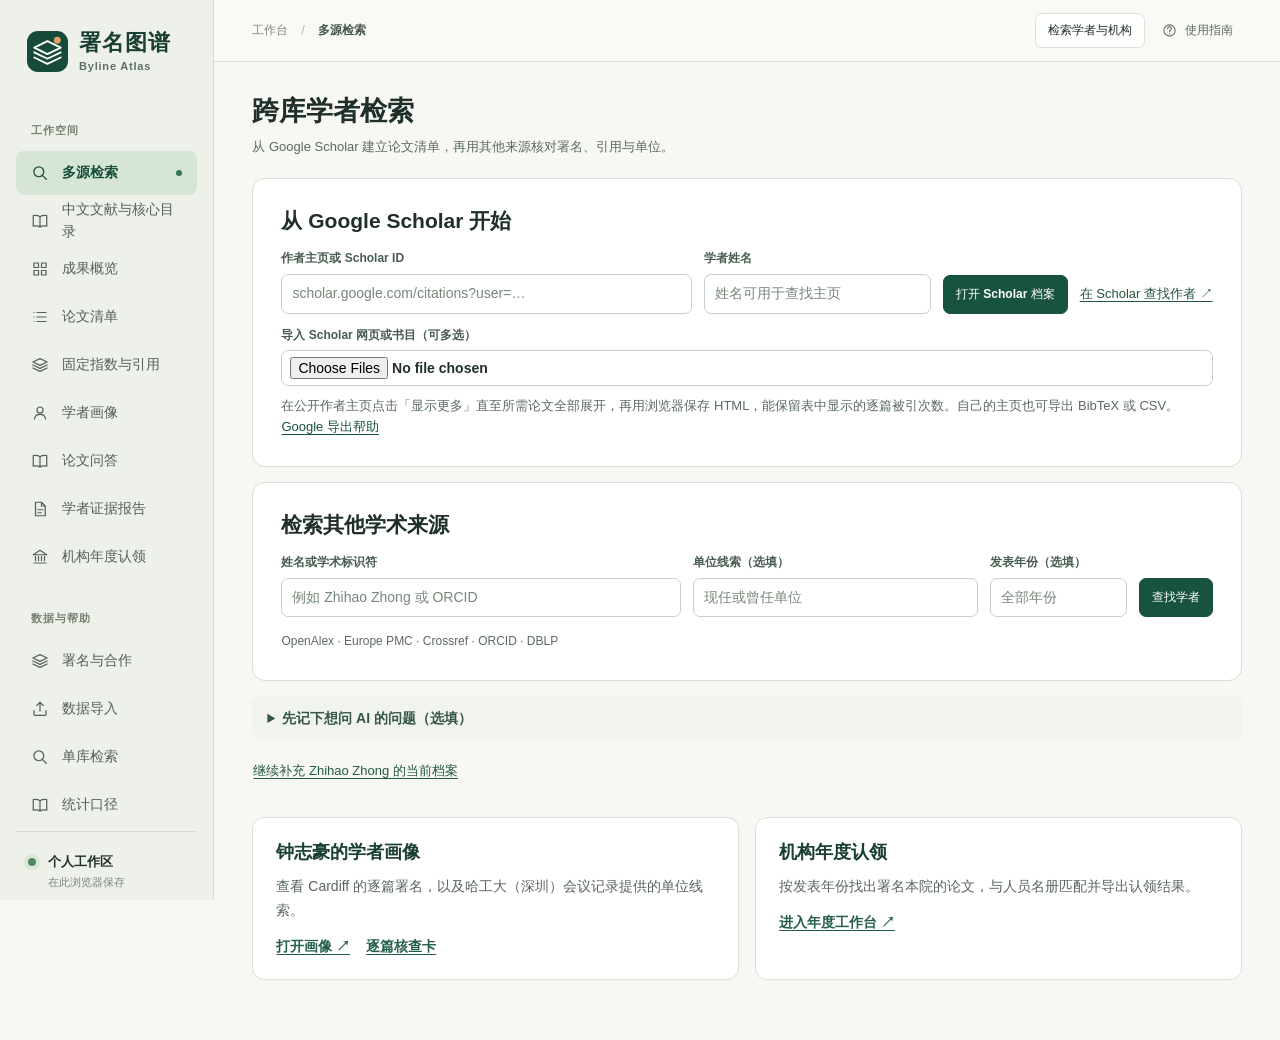
==== commit cc05b10c: "Prioritize Scholar, verify Chinese indexes, publish fixed citation score and opt-in research Q&A" ====
--- a/index.html
+++ b/index.html
@@ -1,6 +1,6 @@
 <!doctype html>
 <html lang="zh-CN">
-<head><meta charset="utf-8"><meta name="viewport" content="width=device-width,initial-scale=1"><meta name="theme-color" content="#183f36"><title>署名图谱 · Byline Atlas</title><link rel="stylesheet" href="style.css?v=20261120-4"><link rel="stylesheet" href="contributions.css?v=20261120-4"><link rel="stylesheet" href="search-v3.css?v=20261120-4"><link rel="stylesheet" href="profile-v3.css?v=20261120-4"><link rel="stylesheet" href="claims-v3.css?v=20261120-4"><link rel="stylesheet" href="ai-v3.css?v=20261120-4"><link rel="icon" href="mark.svg" type="image/svg+xml"></head>
+<head><meta charset="utf-8"><meta name="viewport" content="width=device-width,initial-scale=1"><meta name="theme-color" content="#183f36"><title>署名图谱 · Byline Atlas</title><link rel="stylesheet" href="style.css?v=20261124-1"><link rel="stylesheet" href="contributions.css?v=20261124-1"><link rel="stylesheet" href="search-v3.css?v=20261124-1"><link rel="stylesheet" href="profile-v3.css?v=20261124-1"><link rel="stylesheet" href="claims-v3.css?v=20261124-1"><link rel="stylesheet" href="ai-v3.css?v=20261124-1"><link rel="stylesheet" href="cn-index.css?v=20261124-1"><link rel="stylesheet" href="scorecard-v4.css?v=20261124-1"><link rel="stylesheet" href="report-v4.css?v=20261124-1"><link rel="icon" href="mark.svg" type="image/svg+xml"></head>
 <body>
 <aside class="sidebar" id="sidebar">
  <a class="brand" href="#search" aria-label="署名图谱首页"><img src="mark.svg" width="41" height="41" alt=""><span><b>署名图谱</b><small>Byline Atlas</small></span></a>
@@ -19,22 +19,27 @@
 </div>
 <dialog id="dialog"><div class="dialog-head"><h2 id="dia-title"></h2><button class="flat xbtn" id="dia-close" aria-label="关闭"></button></div><div id="dia-content"></div></dialog>
 <div class="toast" id="toast" role="status" aria-live="polite"></div>
-<script src="sample.js?v=20261120-4"></script>
-<script src="institution-sample.js?v=20261120-4"></script>
-<script src="imports.js?v=20261120-4"></script>
-<script src="evidence-v3.js?v=20261120-4"></script>
-<script src="zhong.js?v=20261120-4"></script>
-<script src="journal-imports.js?v=20261120-4"></script>
-<script src="contributions.js?v=20261120-4"></script>
-<script src="biomedical.js?v=20261120-4"></script>
-<script src="retrieval.js?v=20261120-4"></script>
-<script src="charts.js?v=20261120-4"></script>
-<script src="federation.js?v=20261120-4"></script>
-<script src="author-id.js?v=20261120-4"></script>
-<script src="scholar-live.js?v=20261120-4"></script>
-<script src="profile-v3.js?v=20261120-4"></script>
-<script src="claims-v3.js?v=20261120-4"></script>
-<script src="search-v3.js?v=20261120-4"></script>
-<script src="ai-v3.js?v=20261120-4"></script>
-<script src="app.js?v=20261120-4"></script>
+<script src="sample.js?v=20261124-1"></script>
+<script src="institution-sample.js?v=20261124-1"></script>
+<script src="imports.js?v=20261124-1"></script>
+<script src="evidence-v3.js?v=20261124-1"></script>
+<script src="zhong.js?v=20261124-1"></script>
+<script src="journal-imports.js?v=20261124-1"></script>
+<script src="contributions.js?v=20261124-1"></script>
+<script src="biomedical.js?v=20261124-1"></script>
+<script src="retrieval.js?v=20261124-1"></script>
+<script src="charts.js?v=20261124-1"></script>
+<script src="federation.js?v=20261124-1"></script>
+<script src="extra-sources-v4.js?v=20261124-1"></script>
+<script src="author-id.js?v=20261124-1"></script>
+<script src="scholar-live.js?v=20261124-1"></script>
+<script src="profile-v3.js?v=20261124-1"></script>
+<script src="claims-v3.js?v=20261124-1"></script>
+<script src="search-v3.js?v=20261124-1"></script>
+<script src="ai-v3.js?v=20261124-1"></script>
+<script src="cn-index.js?v=20261124-1"></script>
+<script src="scorecard-v4.js?v=20261124-1"></script>
+<script src="zhong-bibliography-v4.js?v=20261124-1"></script>
+<script src="report-v4.js?v=20261124-1"></script>
+<script src="app.js?v=20261124-1"></script>
 </body></html>
--- a/search-v3.css
+++ b/search-v3.css
@@ -1,6 +1,18 @@
 .fs3{--fs-border:#d7dfd4;--fs-green:#245942;--fs-muted:#5a6a60;min-width:0}
 .fs3 .page-head{margin-bottom:18px}
 .fs3 .page-head p{color:var(--fs-muted)}
+.fs4-primary{border-top:3px solid #477a5e}
+.fs4-start{display:grid;grid-template-columns:minmax(200px,1.45fr) minmax(130px,.8fr) auto;gap:12px;align-items:end;margin-top:14px}
+.fs4-start .fs4-files{grid-column:1/-1}
+.fs4-paths{display:flex;align-items:center;gap:12px;flex-wrap:wrap}
+.fs4-help,.fs4-paths a,.fs4-question p,.fs4-enrich p{font-size:13px;line-height:1.6}
+.fs4-help{margin:10px 0 0}.fs3-panel h2+.fs3-form{margin-top:14px}
+.fs4-question,.fs4-enrich{padding:12px 15px;margin:12px 0 18px;background:#f0f4ed;border-radius:8px}
+.fs4-question label{margin-top:10px}.fs4-question p,.fs4-enrich p{margin:7px 0}
+.fs4-model{margin-top:15px}.fs4-paths a{color:#27543c}
+.fs4-batch{max-height:210px;overflow-y:auto}.fs4-batch ol{margin:0;padding-left:24px}.fs4-batch li{margin-bottom:5px}
+@media(max-width:1000px){.fs4-start{grid-template-columns:1fr 1fr}.fs4-paths{grid-column:1/-1}}
+@media(max-width:600px){.fs4-start{grid-template-columns:1fr}.fs4-files,.fs4-paths{grid-column:auto}}
 .fs3-panel{background:#fff;border:1px solid var(--fs-border);border-radius:13px;padding:clamp(16px,2.4vw,28px);margin-bottom:15px;min-width:0}
 .fs3 h2,.fs3 h3{margin:0;line-height:1.35;color:var(--ink)}
 .fs3 h2{font-size:21px}.fs3 h3{font-size:17px}
--- a/ai-v3.css
+++ b/ai-v3.css
@@ -1,14 +1,19 @@
 .atlas-ai{max-width:960px}
-.atlas-ai h2{margin:0 0 .6rem}
-.atlas-ai form{display:grid;gap:.85rem;margin:1rem 0}
-.atlas-ai label{display:grid;gap:.35rem}
+.atlas-ai h2{margin:0 0 .7rem}
+.atlas-ai form,.atlas-ai label{display:grid;gap:.4rem}
+.atlas-ai form{gap:.9rem;margin:1rem 0}
+.atlas-ai .ai-settings{display:flex;gap:.8rem;flex-wrap:wrap}
 .atlas-ai label.ai-consent{display:flex;align-items:flex-start;gap:.6rem}
-.atlas-ai label.ai-consent input{margin-top:.3rem}
-.atlas-ai .field{max-width:600px;width:100%}
+.atlas-ai label.ai-consent input{margin-top:.35rem}
+.atlas-ai .field{max-width:650px;width:100%;box-sizing:border-box;min-width:0}
+.atlas-ai textarea.field{resize:vertical;max-width:100%;line-height:1.6;padding:.65rem;font:inherit}
 .atlas-ai p{margin:.55rem 0;line-height:1.65}
+.atlas-ai .ai-hint,.atlas-ai [data-ai-count]{color:#535f57;font-size:.9rem}
 .atlas-ai pre{max-height:19rem;overflow:auto;white-space:pre-wrap;overflow-wrap:anywhere;background:#f4f6f2;color:#253b32;border-radius:8px;padding:1rem;font-size:.85rem}
 .atlas-ai summary{cursor:pointer}
 .atlas-ai [hidden]{display:none!important}
-.atlas-ai [data-ai-result] article{border-top:1px solid #bbcdbf;padding:.7rem 0}
+.atlas-ai [data-ai-result] article{padding:.75rem 1rem;border-radius:8px;margin:.65rem 0;background:#f1f5ef}
+.atlas-ai [data-ai-result] article:nth-child(even){background:#f9f8f3}
+.atlas-ai [data-ai-result] p{white-space:pre-wrap;overflow-wrap:anywhere}
 .atlas-ai [data-ai-result] ul{padding-left:1.5rem;overflow-wrap:anywhere}
-.atlas-ai footer{margin-top:1rem}
+.atlas-ai footer{margin-top:1rem;font-size:.9rem}
--- a/cn-index.css
+++ b/cn-index.css
@@ -0,0 +1,2 @@
+.cn-index{max-width:1160px;margin:0 auto}.cn-index .panel{padding:clamp(16px,3vw,25px);margin:16px 0}.cn-index h2{font-size:1.19rem;margin:0 0 .5rem}.cn-index p{color:#52625a;line-height:1.65}.cn-index label{display:grid;gap:.35rem;color:#344e43;font-size:.88rem;font-weight:600}.cn-index form{display:grid;grid-template-columns:repeat(2,minmax(0,1fr));gap:.8rem}.cn-index form label:has(textarea),.cn-index form .cn-actions{grid-column:1/-1}.cn-index input,.cn-index textarea,.cn-index select{padding:.65rem .75rem;max-width:100%;min-width:0;border:1px solid #cbd6ce;border-radius:6px;background:#fff;color:#193e32;font:inherit}.cn-index textarea{resize:vertical}.cn-index :is(input,textarea,button,select):focus-visible{outline:2px solid #497e65;outline-offset:2px}.cn-index details{padding:.7rem 0}.cn-index summary{cursor:pointer;color:#244b39;font-weight:650}.cn-index a{color:#24583f;text-underline-offset:3px;overflow-wrap:anywhere}.cn-index .cn-actions,.cn-index .cn-head,.cn-index .cn-filters{display:flex;flex-wrap:wrap;align-items:center;gap:.65rem}.cn-index .cn-head{justify-content:space-between}.cn-index .cn-filters{align-items:flex-end}.cn-index .cn-count strong{font-size:1.25rem;color:#183c2b}.cn-index .cn-scroll{overflow:auto;margin:.85rem 0}.cn-index table{width:100%;border-collapse:collapse;font-size:.87rem}.cn-index td,.cn-index th{padding:.55rem .7rem;text-align:left;border-bottom:1px solid #e2e8e1;overflow-wrap:anywhere}.cn-index th{color:#395143;background:#f4f7f2}.cn-index small{display:block;color:#62706a;margin-top:.2rem}.cn-index .cn-empty{color:#66756b}.cn-index [data-cn-status]:not(:empty){margin:.75rem 0;color:#32583e}.cn-index [hidden]{display:none!important}@media(max-width:700px){.cn-index form{grid-template-columns:minmax(0,1fr)}.cn-index .panel{padding:15px}.cn-index .cn-filters label{flex:1 1 105px}.cn-index .cn-scroll td{min-width:70px}.cn-index .cn-scroll td:first-child{min-width:160px}}
+.cn-index-totals{display:grid;grid-template-columns:repeat(auto-fit,minmax(120px,1fr));gap:.6rem;margin:.8rem 0}.cn-index-totals div{padding:.75rem;background:#eff4ee;border-radius:6px}.cn-index-totals dt{font-size:.84rem;color:#506157}.cn-index-totals dd{margin:.24rem 0 0;font-size:1.13rem;color:#234d39;font-weight:650}
--- a/scorecard-v4.css
+++ b/scorecard-v4.css
@@ -0,0 +1 @@
+.sc4-root{display:grid;gap:16px;margin:16px 0;color:#203e35}.sc4-panel{padding:22px;min-width:0}.sc4-panel h2{margin:0;font-size:20px;line-height:1.4;color:#173f33}.sc4-panel p{font-size:13px;line-height:1.65;color:#53665a;margin:8px 0 12px}.sc4-head{display:flex;align-items:flex-start;justify-content:space-between;gap:16px;flex-wrap:wrap}.sc4-head label{display:flex;align-items:center;gap:6px;color:#53665a;font-size:13px}.sc4-head select{background:white;color:#234b3c;border:1px solid #c7d6cb;border-radius:6px;padding:7px;max-width:180px}.sc4-scroll{max-width:100%;overflow-x:auto}.sc4-panel table{width:100%;border-collapse:collapse;line-height:1.5;font-size:13px}.sc4-panel caption{text-align:left;color:#617066;padding:4px 0}.sc4-panel th,.sc4-panel td{padding:9px 8px;border-bottom:1px solid #e5eae3;text-align:left}.sc4-panel thead{background:#f1f5ef}.sc4-panel tbody th{font-weight:560}.sc4-detail{margin:12px 0}.sc4-detail summary{cursor:pointer;font-weight:600;color:#245640}.sc4-result{display:flex;align-items:baseline;gap:5px;color:#235b42}.sc4-result b{font-size:30px;line-height:1.1}.sc4-result span,.sc4-papers small{color:#617066}.sc4-panel .sc4-note{border-left:3px solid #a6bca7;padding-left:10px}.sc4-actions,.sc4-paging{display:flex;flex-wrap:wrap;gap:10px;align-items:center;margin-top:14px}.sc4-papers{padding-left:24px}.sc4-papers li{margin:8px 0}.sc4-papers b,.sc4-papers small{display:block;overflow-wrap:anywhere}.sc4-panel a{color:#235b42;text-underline-offset:2px}.sc4-paging{font-size:13px}.sc4-panel button:disabled{opacity:.5}.sc4-panel th{white-space:normal}@media(max-width:640px){.sc4-panel{padding:16px}.sc4-panel th,.sc4-panel td{padding:7px 4px}.sc4-panel table{font-size:12px}.sc4-head{gap:8px}.sc4-result b{font-size:24px}}@media print{.sc4-actions,.sc4-paging{display:none}.sc4-panel{break-inside:avoid}}
--- a/report-v4.css
+++ b/report-v4.css
@@ -0,0 +1,2 @@
+.r4-stats{display:grid;grid-template-columns:repeat(3,minmax(0,1fr));gap:12px}.r4-stats small,.r4-root td small{display:block;color:#5e6c63}.r4-stats b{display:block;font-size:1.6rem;color:#204f41;margin:5px 0}.r4-papers{margin-top:16px}.r4-overflow{overflow:auto}.r4-root table{width:100%;border-collapse:collapse}.r4-root th,.r4-root td{text-align:left;vertical-align:top;padding:12px 10px;border-bottom:1px solid #dee5df}.r4-root td:first-child{min-width:12rem}.r4-root td a{color:#214d3c}.r4-root td small{margin:4px 0}.r4-root [data-r4-status]:empty{display:none}
+@media print{body:has(.r4-root){background:white!important}.sidebar,.topbar,.shade,.toast,.r4-controls{display:none!important}body:has(.r4-root) .main-shell{margin:0!important}body:has(.r4-root) main{max-width:none;margin:0;padding:0}.r4-root .panel{box-shadow:none;border:0;padding:6px 0}.r4-root{color:#141e19;font-size:10pt}.r4-root thead{display:table-header-group}.r4-root tr{break-inside:avoid}.r4-overflow{overflow:visible}.r4-root h1{font-size:18pt}.r4-root td a{text-decoration:none}}
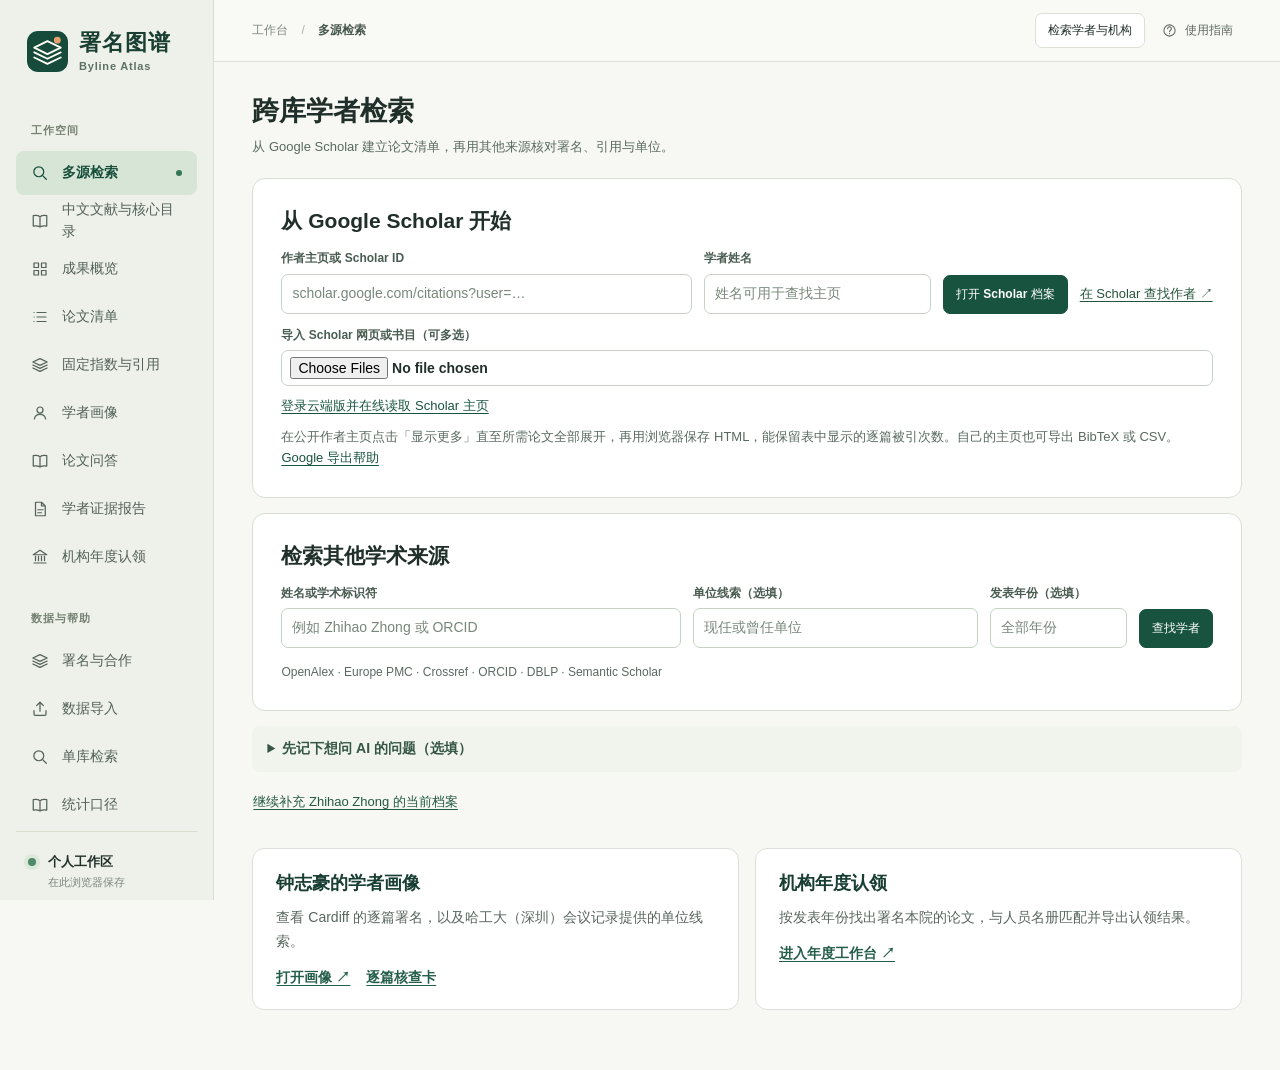
==== commit b792af46: "Connect authenticated Google Scholar imports to the public workbench" ====
--- a/index.html
+++ b/index.html
@@ -1,6 +1,6 @@
 <!doctype html>
 <html lang="zh-CN">
-<head><meta charset="utf-8"><meta name="viewport" content="width=device-width,initial-scale=1"><meta name="theme-color" content="#183f36"><title>署名图谱 · Byline Atlas</title><link rel="stylesheet" href="style.css?v=20261124-1"><link rel="stylesheet" href="contributions.css?v=20261124-1"><link rel="stylesheet" href="search-v3.css?v=20261124-1"><link rel="stylesheet" href="profile-v3.css?v=20261124-1"><link rel="stylesheet" href="claims-v3.css?v=20261124-1"><link rel="stylesheet" href="ai-v3.css?v=20261124-1"><link rel="stylesheet" href="cn-index.css?v=20261124-1"><link rel="stylesheet" href="scorecard-v4.css?v=20261124-1"><link rel="stylesheet" href="report-v4.css?v=20261124-1"><link rel="icon" href="mark.svg" type="image/svg+xml"></head>
+<head><meta charset="utf-8"><meta name="viewport" content="width=device-width,initial-scale=1"><meta name="theme-color" content="#183f36"><title>署名图谱 · Byline Atlas</title><link rel="stylesheet" href="style.css?v=20261124-2"><link rel="stylesheet" href="contributions.css?v=20261124-2"><link rel="stylesheet" href="search-v3.css?v=20261124-2"><link rel="stylesheet" href="profile-v3.css?v=20261124-2"><link rel="stylesheet" href="claims-v3.css?v=20261124-2"><link rel="stylesheet" href="ai-v3.css?v=20261124-2"><link rel="stylesheet" href="cn-index.css?v=20261124-2"><link rel="stylesheet" href="scorecard-v4.css?v=20261124-2"><link rel="stylesheet" href="report-v4.css?v=20261124-2"><link rel="icon" href="mark.svg" type="image/svg+xml"></head>
 <body>
 <aside class="sidebar" id="sidebar">
  <a class="brand" href="#search" aria-label="署名图谱首页"><img src="mark.svg" width="41" height="41" alt=""><span><b>署名图谱</b><small>Byline Atlas</small></span></a>
@@ -19,27 +19,27 @@
 </div>
 <dialog id="dialog"><div class="dialog-head"><h2 id="dia-title"></h2><button class="flat xbtn" id="dia-close" aria-label="关闭"></button></div><div id="dia-content"></div></dialog>
 <div class="toast" id="toast" role="status" aria-live="polite"></div>
-<script src="sample.js?v=20261124-1"></script>
-<script src="institution-sample.js?v=20261124-1"></script>
-<script src="imports.js?v=20261124-1"></script>
-<script src="evidence-v3.js?v=20261124-1"></script>
-<script src="zhong.js?v=20261124-1"></script>
-<script src="journal-imports.js?v=20261124-1"></script>
-<script src="contributions.js?v=20261124-1"></script>
-<script src="biomedical.js?v=20261124-1"></script>
-<script src="retrieval.js?v=20261124-1"></script>
-<script src="charts.js?v=20261124-1"></script>
-<script src="federation.js?v=20261124-1"></script>
-<script src="extra-sources-v4.js?v=20261124-1"></script>
-<script src="author-id.js?v=20261124-1"></script>
-<script src="scholar-live.js?v=20261124-1"></script>
-<script src="profile-v3.js?v=20261124-1"></script>
-<script src="claims-v3.js?v=20261124-1"></script>
-<script src="search-v3.js?v=20261124-1"></script>
-<script src="ai-v3.js?v=20261124-1"></script>
-<script src="cn-index.js?v=20261124-1"></script>
-<script src="scorecard-v4.js?v=20261124-1"></script>
-<script src="zhong-bibliography-v4.js?v=20261124-1"></script>
-<script src="report-v4.js?v=20261124-1"></script>
-<script src="app.js?v=20261124-1"></script>
+<script src="sample.js?v=20261124-2"></script>
+<script src="institution-sample.js?v=20261124-2"></script>
+<script src="imports.js?v=20261124-2"></script>
+<script src="evidence-v3.js?v=20261124-2"></script>
+<script src="zhong.js?v=20261124-2"></script>
+<script src="journal-imports.js?v=20261124-2"></script>
+<script src="contributions.js?v=20261124-2"></script>
+<script src="biomedical.js?v=20261124-2"></script>
+<script src="retrieval.js?v=20261124-2"></script>
+<script src="charts.js?v=20261124-2"></script>
+<script src="federation.js?v=20261124-2"></script>
+<script src="extra-sources-v4.js?v=20261124-2"></script>
+<script src="author-id.js?v=20261124-2"></script>
+<script src="scholar-live.js?v=20261124-2"></script>
+<script src="profile-v3.js?v=20261124-2"></script>
+<script src="claims-v3.js?v=20261124-2"></script>
+<script src="search-v3.js?v=20261124-2"></script>
+<script src="ai-v3.js?v=20261124-2"></script>
+<script src="cn-index.js?v=20261124-2"></script>
+<script src="scorecard-v4.js?v=20261124-2"></script>
+<script src="zhong-bibliography-v4.js?v=20261124-2"></script>
+<script src="report-v4.js?v=20261124-2"></script>
+<script src="app.js?v=20261124-2"></script>
 </body></html>
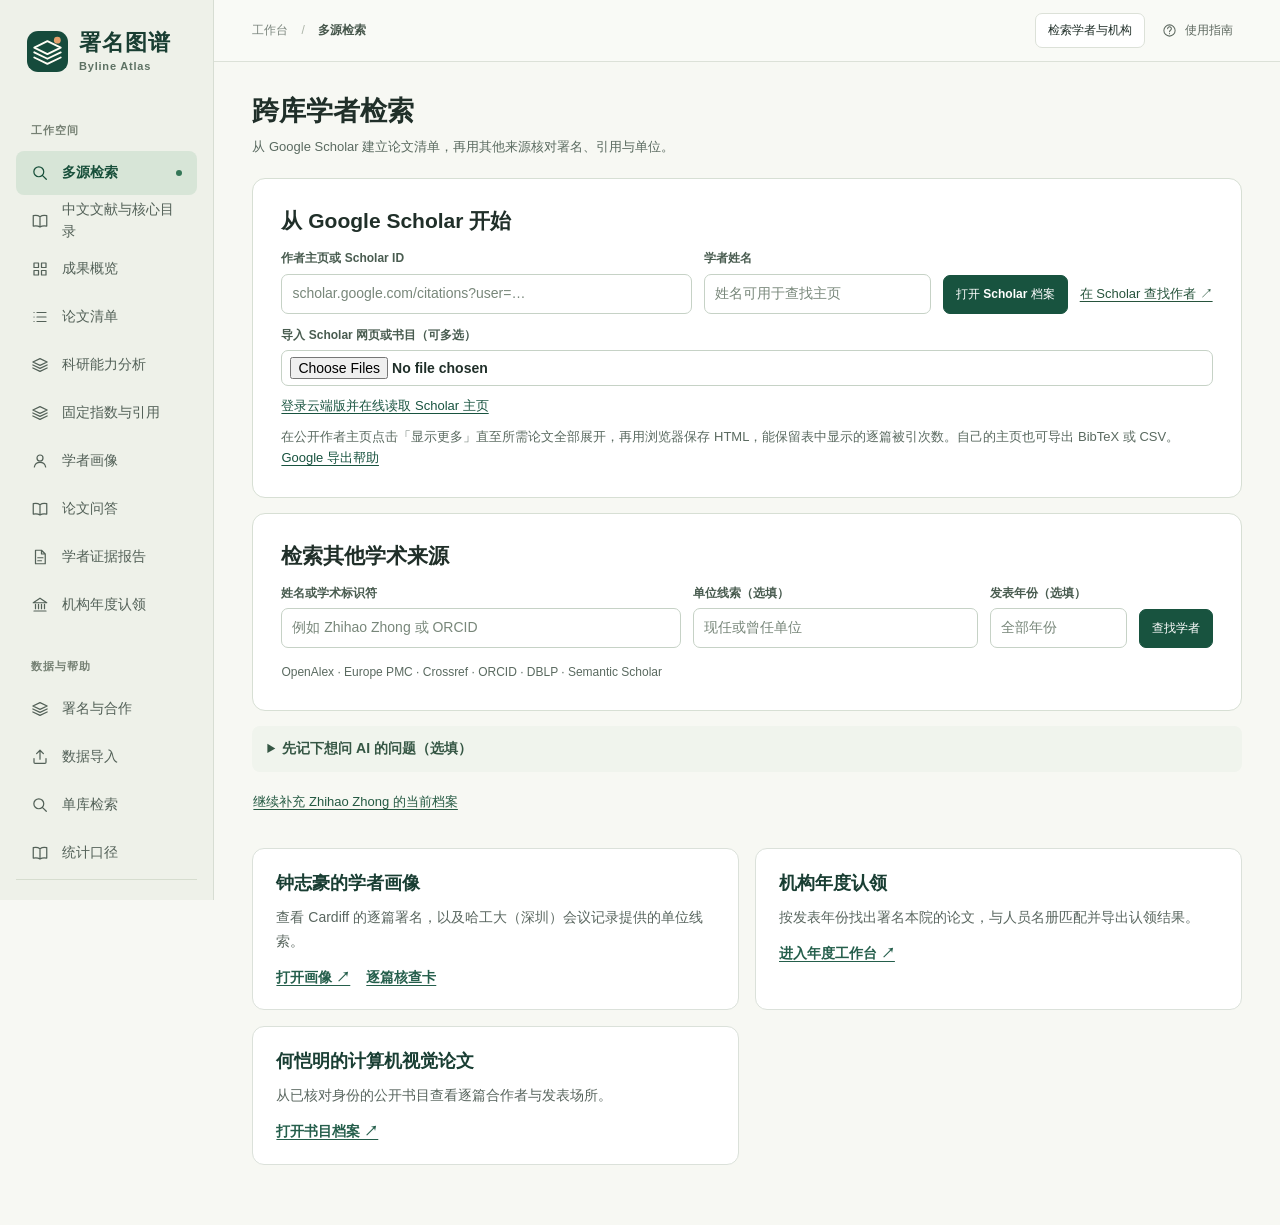
==== commit 998fcf93: "Add evidence-based research indicators and expand author coverage" ====
--- a/index.html
+++ b/index.html
@@ -1,6 +1,6 @@
 <!doctype html>
 <html lang="zh-CN">
-<head><meta charset="utf-8"><meta name="viewport" content="width=device-width,initial-scale=1"><meta name="theme-color" content="#183f36"><title>署名图谱 · Byline Atlas</title><link rel="stylesheet" href="style.css?v=20261124-2"><link rel="stylesheet" href="contributions.css?v=20261124-2"><link rel="stylesheet" href="search-v3.css?v=20261124-2"><link rel="stylesheet" href="profile-v3.css?v=20261124-2"><link rel="stylesheet" href="claims-v3.css?v=20261124-2"><link rel="stylesheet" href="ai-v3.css?v=20261124-2"><link rel="stylesheet" href="cn-index.css?v=20261124-2"><link rel="stylesheet" href="scorecard-v4.css?v=20261124-2"><link rel="stylesheet" href="report-v4.css?v=20261124-2"><link rel="icon" href="mark.svg" type="image/svg+xml"></head>
+<head><meta charset="utf-8"><meta name="viewport" content="width=device-width,initial-scale=1"><meta name="theme-color" content="#183f36"><title>署名图谱 · Byline Atlas</title><link rel="stylesheet" href="style.css?v=20261127-1"><link rel="stylesheet" href="contributions.css?v=20261127-1"><link rel="stylesheet" href="search-v3.css?v=20261127-1"><link rel="stylesheet" href="profile-v3.css?v=20261127-1"><link rel="stylesheet" href="claims-v3.css?v=20261127-1"><link rel="stylesheet" href="ai-v3.css?v=20261127-1"><link rel="stylesheet" href="cn-index.css?v=20261127-1"><link rel="stylesheet" href="scorecard-v4.css?v=20261127-1"><link rel="stylesheet" href="report-v4.css?v=20261127-1"><link rel="stylesheet" href="insights-v5.css?v=20261127-1"><link rel="icon" href="mark.svg" type="image/svg+xml"></head>
 <body>
 <aside class="sidebar" id="sidebar">
  <a class="brand" href="#search" aria-label="署名图谱首页"><img src="mark.svg" width="41" height="41" alt=""><span><b>署名图谱</b><small>Byline Atlas</small></span></a>
@@ -19,27 +19,31 @@
 </div>
 <dialog id="dialog"><div class="dialog-head"><h2 id="dia-title"></h2><button class="flat xbtn" id="dia-close" aria-label="关闭"></button></div><div id="dia-content"></div></dialog>
 <div class="toast" id="toast" role="status" aria-live="polite"></div>
-<script src="sample.js?v=20261124-2"></script>
-<script src="institution-sample.js?v=20261124-2"></script>
-<script src="imports.js?v=20261124-2"></script>
-<script src="evidence-v3.js?v=20261124-2"></script>
-<script src="zhong.js?v=20261124-2"></script>
-<script src="journal-imports.js?v=20261124-2"></script>
-<script src="contributions.js?v=20261124-2"></script>
-<script src="biomedical.js?v=20261124-2"></script>
-<script src="retrieval.js?v=20261124-2"></script>
-<script src="charts.js?v=20261124-2"></script>
-<script src="federation.js?v=20261124-2"></script>
-<script src="extra-sources-v4.js?v=20261124-2"></script>
-<script src="author-id.js?v=20261124-2"></script>
-<script src="scholar-live.js?v=20261124-2"></script>
-<script src="profile-v3.js?v=20261124-2"></script>
-<script src="claims-v3.js?v=20261124-2"></script>
-<script src="search-v3.js?v=20261124-2"></script>
-<script src="ai-v3.js?v=20261124-2"></script>
-<script src="cn-index.js?v=20261124-2"></script>
-<script src="scorecard-v4.js?v=20261124-2"></script>
-<script src="zhong-bibliography-v4.js?v=20261124-2"></script>
-<script src="report-v4.js?v=20261124-2"></script>
-<script src="app.js?v=20261124-2"></script>
+<script src="sample.js?v=20261127-1"></script>
+<script src="institution-sample.js?v=20261127-1"></script>
+<script src="imports.js?v=20261127-1"></script>
+<script src="evidence-v3.js?v=20261127-1"></script>
+<script src="zhong.js?v=20261127-1"></script>
+<script src="journal-imports.js?v=20261127-1"></script>
+<script src="contributions.js?v=20261127-1"></script>
+<script src="biomedical.js?v=20261127-1"></script>
+<script src="retrieval.js?v=20261127-1"></script>
+<script src="charts.js?v=20261127-1"></script>
+<script src="federation.js?v=20261127-1"></script>
+<script src="extra-sources-v4.js?v=20261127-1"></script>
+<script src="recall-v5.js?v=20261127-1"></script>
+<script src="author-id.js?v=20261127-1"></script>
+<script src="scholar-live.js?v=20261127-1"></script>
+<script src="profile-v3.js?v=20261127-1"></script>
+<script src="claims-v3.js?v=20261127-1"></script>
+<script src="search-v3.js?v=20261127-1"></script>
+<script src="ai-v3.js?v=20261127-1"></script>
+<script src="cn-index.js?v=20261127-1"></script>
+<script src="scorecard-v4.js?v=20261127-1"></script>
+<script src="zhong-bibliography-v4.js?v=20261127-1"></script>
+<script src="report-v4.js?v=20261127-1"></script>
+<script src="ranks-v5.js?v=20261127-1"></script>
+<script src="library-case-v5.js?v=20261127-1"></script>
+<script src="insights-v5.js?v=20261127-1"></script>
+<script src="app.js?v=20261127-1"></script>
 </body></html>
--- a/insights-v5.css
+++ b/insights-v5.css
@@ -0,0 +1,19 @@
+.ins5{padding:clamp(16px,3vw,30px);margin:18px 0;min-width:0}
+.ins5 h2,.ins5 h3{margin:0 0 .5em}
+.ins5-grid{display:grid;grid-template-columns:repeat(3,minmax(0,1fr));gap:12px;margin:18px 0}
+.ins5-card{padding:16px;border:1px solid #879b992f;border-radius:10px;background:#789f9809}
+.ins5-card h3{font-size:1rem}
+.ins5-card strong{font-size:1.65rem;font-variant-numeric:tabular-nums}
+.ins5-card ul{padding-left:1.25em;font-size:.89rem}
+.ins5-card small,.ins5 p,.ins5-card li small{color:var(--muted,inherit)}
+.ins5 p,.ins5 li{line-height:1.65}
+.ins5-card p{font-size:.82rem;margin:0}
+.ins5 details{padding:12px 0;border-top:1px solid #879b9933}
+.ins5 summary{cursor:pointer;font-weight:650}
+.ins5-scroll{overflow-x:auto}
+.ins5 th,.ins5 td{text-align:left;padding:6px}
+.ins5-form{display:grid;grid-template-columns:repeat(2,minmax(0,1fr));gap:12px;margin-top:14px;align-items:end}
+.ins5-form label{display:grid;gap:4px;font-size:.89rem}
+.ins5-form select,.ins5-form input{max-width:100%;min-width:0}
+.ins5-form label:has([type=checkbox]){display:block}
+@media(max-width:760px){.ins5-grid,.ins5-form{grid-template-columns:minmax(0,1fr)}.ins5 li,.ins5 td,.ins5 th{overflow-wrap:anywhere}}
